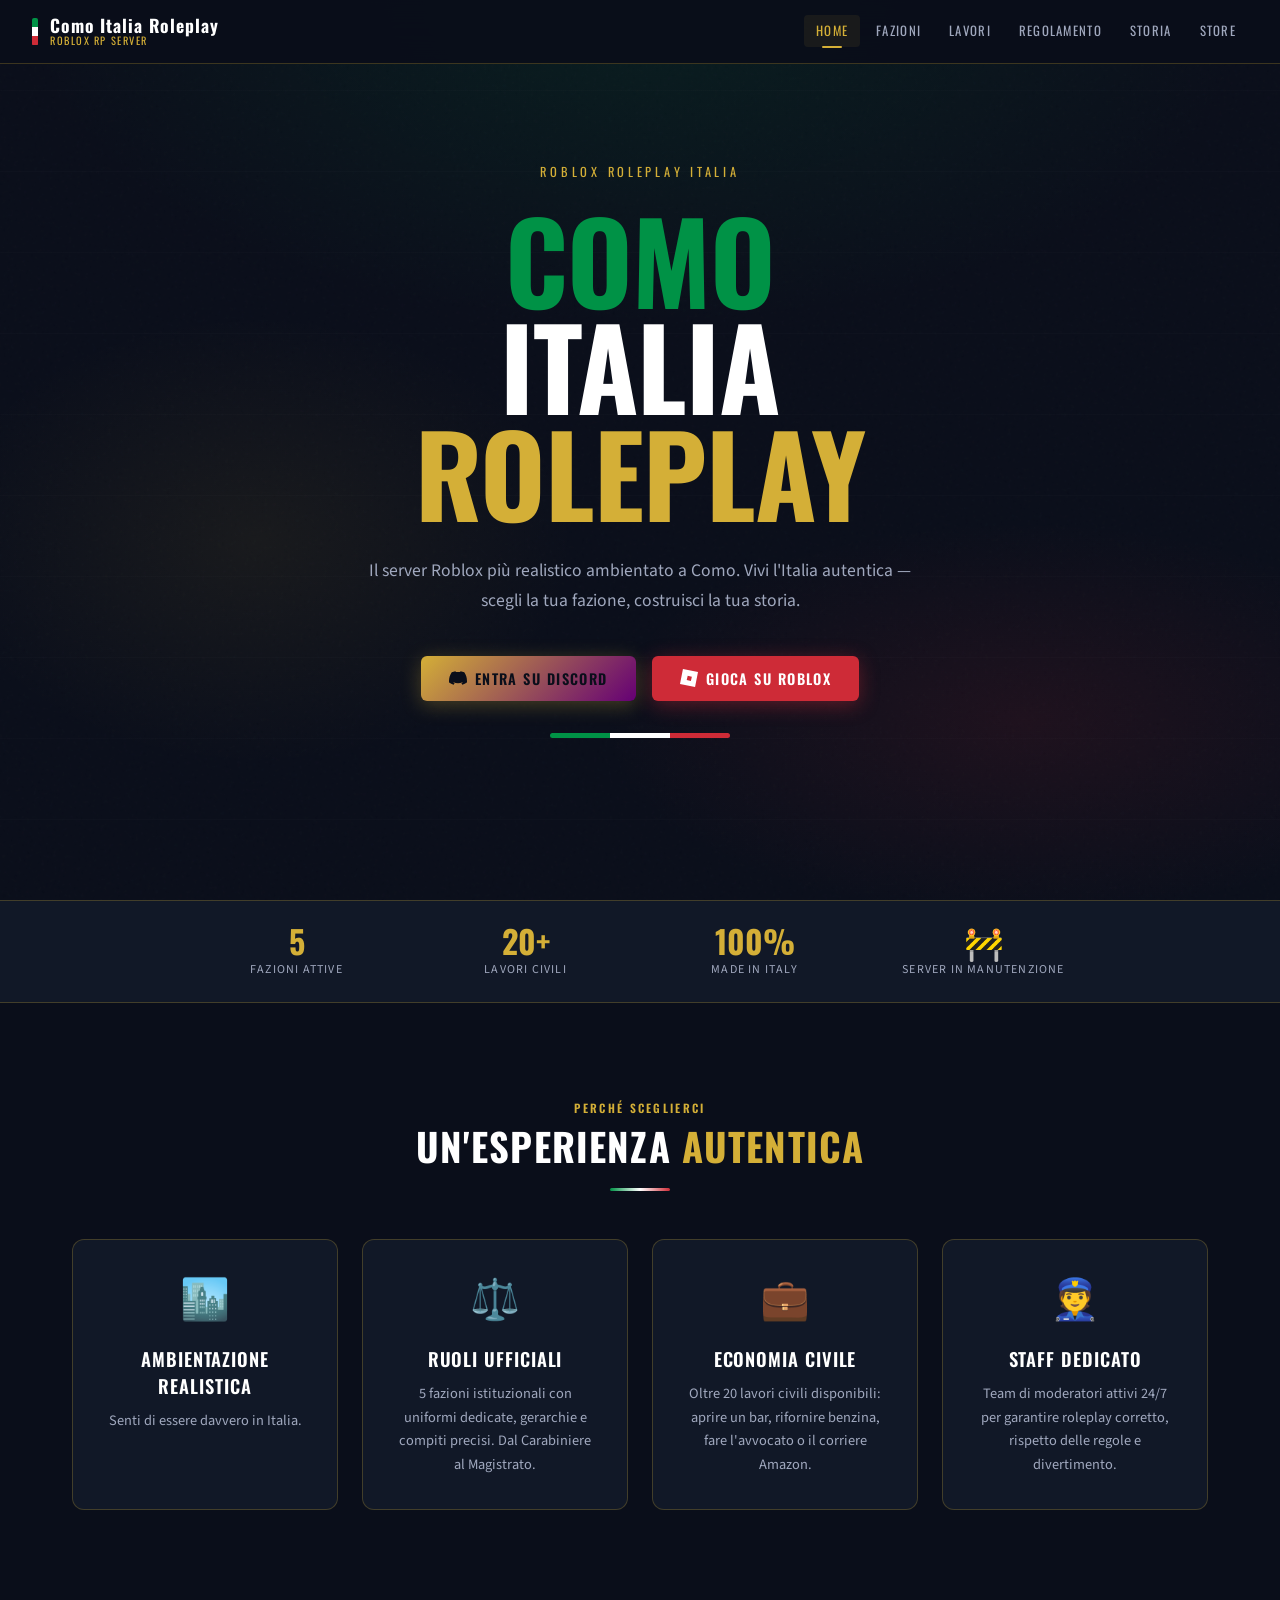
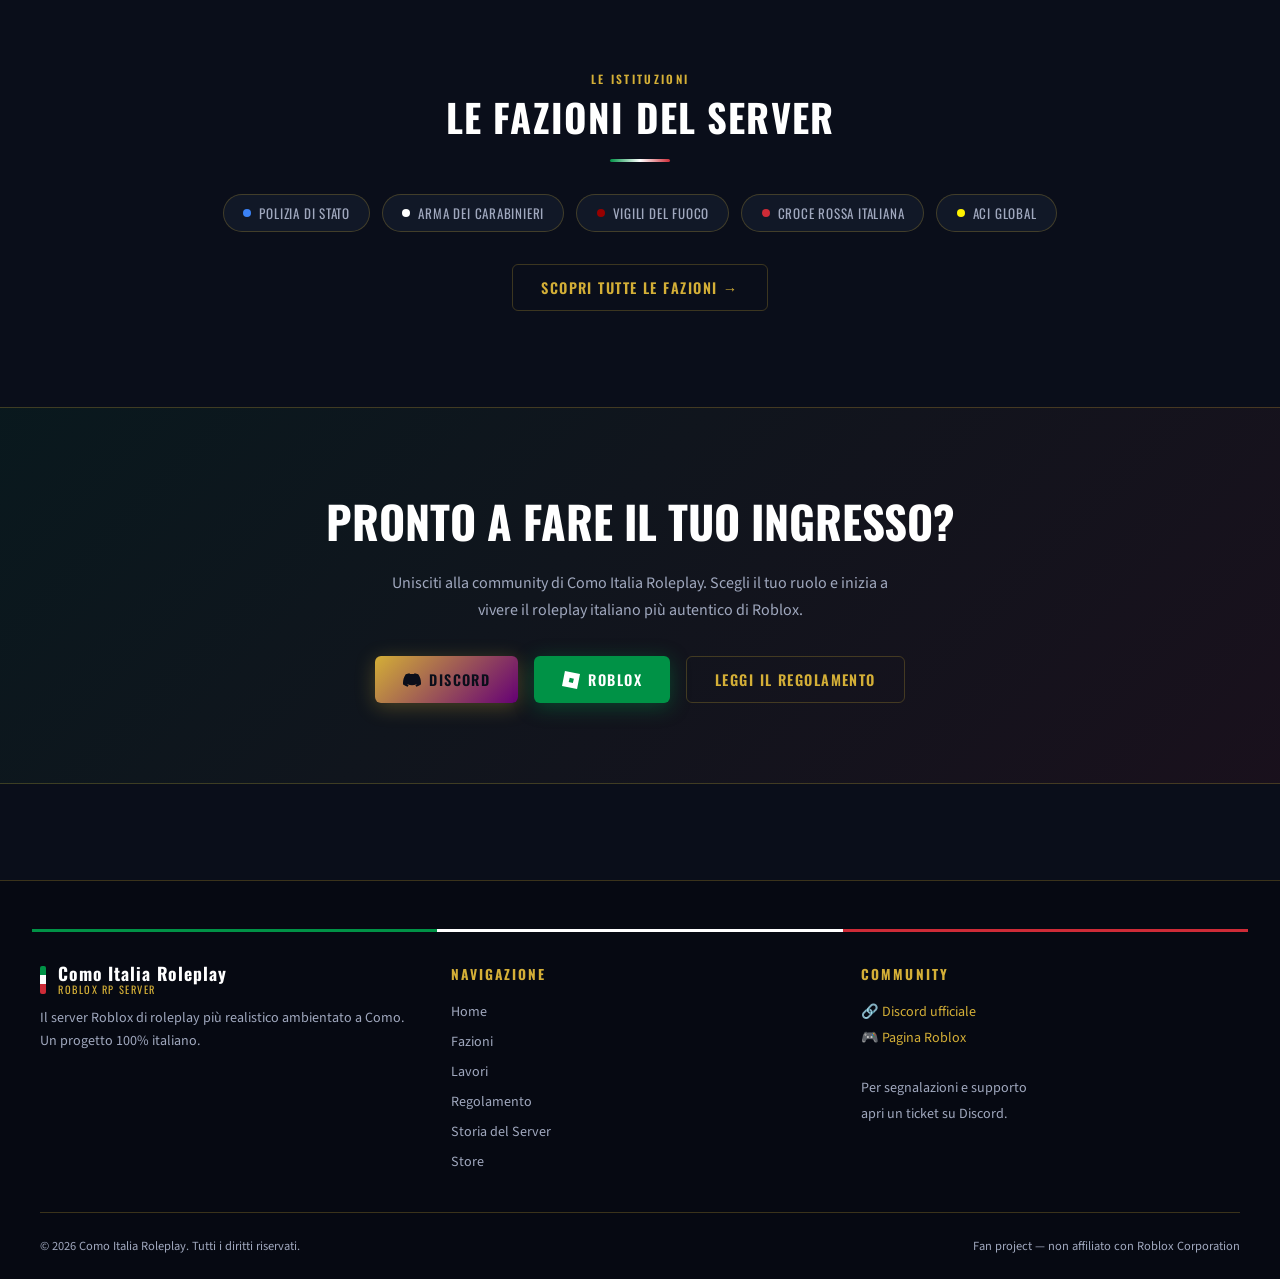
==== index.html @ 82aeb357 "Messo Sito Web" ====
<!DOCTYPE html>
<html lang="it">
<head>
  <meta charset="UTF-8" />
  <meta name="viewport" content="width=device-width, initial-scale=1.0" />
  <title>Como Italia Roleplay — Home</title>
  <link rel="stylesheet" href="style.css" />
  <style>
    /* ── HERO ── */
    .hero {
      min-height: 100vh;
      display: flex; flex-direction: column; align-items: center; justify-content: center;
      text-align: center; position: relative; overflow: hidden;
      padding: 2rem;
    }
    .hero-bg {
      position: absolute; inset: 0; z-index: -1;
      background:
        radial-gradient(ellipse 80% 60% at 50% 0%, rgba(0,146,70,0.12) 0%, transparent 60%),
        radial-gradient(ellipse 60% 40% at 80% 80%, rgba(206,43,55,0.1) 0%, transparent 55%),
        radial-gradient(ellipse 50% 50% at 20% 60%, rgba(212,175,55,0.07) 0%, transparent 50%),
        var(--blu-scuro);
    }
    .hero-bg::after {
      content: '';
      position: absolute; inset: 0;
      background: repeating-linear-gradient(
        0deg, transparent, transparent 80px,
        rgba(255,255,255,0.012) 80px, rgba(255,255,255,0.012) 81px
      );
    }
    .hero-eyebrow {
      font-family: 'Oswald', sans-serif; font-size: 0.78rem;
      letter-spacing: 0.3em; text-transform: uppercase;
      color: var(--oro); margin-bottom: 1.5rem;
      display: flex; align-items: center; gap: 1rem;
    }
    .hero-eyebrow::before, .hero-eyebrow::after {
      content: ''; flex: 1; max-width: 60px; height: 1px;
      background: linear-gradient(90deg, transparent, var(--oro));
    }
    .hero-eyebrow::after { background: linear-gradient(90deg, var(--oro), transparent); }
    .hero-title {
      font-family: 'Oswald', sans-serif;
      font-size: clamp(3rem, 9vw, 7rem);
      font-weight: 700; letter-spacing: -0.01em; text-transform: uppercase;
      line-height: 0.95; color: var(--bianco);
      margin-bottom: 0.5rem;
    }
    .hero-title .accent { color: var(--oro); }
    .hero-title .line-green { color: var(--verde); }
    .hero-title .line-red { color: var(--rosso); }
    .hero-sub {
      font-size: 1.1rem; color: var(--testo-soft); max-width: 560px;
      line-height: 1.7; margin: 1.5rem auto 2.5rem;
    }
    .hero-ctas { display: flex; gap: 1rem; flex-wrap: wrap; justify-content: center; }
    .hero-tricolore {
      display: flex; height: 5px; width: 180px; margin: 2rem auto 0;
      border-radius: 3px; overflow: hidden;
    }
    .hero-tricolore span { flex: 1; }
    .hero-tricolore span:nth-child(1) { background: var(--verde); }
    .hero-tricolore span:nth-child(2) { background: var(--bianco); }
    .hero-tricolore span:nth-child(3) { background: var(--rosso); }

    /* ── STATS BAR ── */
    .stats-bar {
      background: var(--blu-card);
      border-top: 1px solid var(--bordo);
      border-bottom: 1px solid var(--bordo);
      padding: 1.5rem 2rem;
    }
    .stats-inner {
      max-width: 900px; margin: 0 auto;
      display: grid; grid-template-columns: repeat(4, 1fr);
      gap: 1rem; text-align: center;
    }
    .stat-num {
      font-family: 'Oswald', sans-serif; font-size: 2rem; font-weight: 700;
      color: var(--oro); line-height: 1;
    }
    .stat-lbl { font-size: 0.75rem; letter-spacing: 0.1em; text-transform: uppercase; color: var(--testo-soft); margin-top: 0.25rem; }

    /* ── FEATURES ── */
    .features { padding: 6rem 2rem; }
    .features-grid {
      display: grid; grid-template-columns: repeat(auto-fit, minmax(260px, 1fr));
      gap: 1.5rem; margin-top: 3rem;
    }
    .feature-card { background: var(--blu-card); border: 1px solid var(--bordo); border-radius: 12px; padding: 2rem; transition: all 0.3s; }
    .feature-card:hover { border-color: var(--oro); transform: translateY(-5px); box-shadow: 0 16px 50px rgba(0,0,0,0.5); }
    .feature-card .icon { font-size: 2.5rem; margin-bottom: 1rem; }
    .feature-card h3 { font-family: 'Oswald', sans-serif; font-size: 1.15rem; font-weight: 600; text-transform: uppercase; letter-spacing: 0.05em; color: var(--bianco); margin-bottom: 0.6rem; }
    .feature-card p { font-size: 0.9rem; color: var(--testo-soft); line-height: 1.65; }

    /* ── FAZIONI PREVIEW ── */
    .fazioni-preview { padding: 4rem 2rem 6rem; }
    .fazioni-row { display: flex; flex-wrap: wrap; gap: 0.75rem; margin-top: 2rem; justify-content: center; }
    .fazione-pill {
      display: flex; align-items: center; gap: 0.5rem;
      background: var(--blu-card); border: 1px solid var(--bordo);
      border-radius: 50px; padding: 0.5rem 1.2rem;
      font-family: 'Oswald', sans-serif; font-size: 0.82rem;
      letter-spacing: 0.06em; text-transform: uppercase; color: var(--testo-soft);
      transition: all 0.2s;
    }
    .fazione-pill:hover { border-color: var(--oro); color: var(--bianco); background: rgba(212,175,55,0.08); }
    .fazione-pill .dot { width: 8px; height: 8px; border-radius: 50%; flex-shrink: 0; }

    /* ── CTA SECTION ── */
    .cta-section {
      padding: 5rem 2rem;
      background: linear-gradient(135deg, rgba(0,146,70,0.08), rgba(206,43,55,0.08));
      border-top: 1px solid var(--bordo); border-bottom: 1px solid var(--bordo);
      text-align: center;
    }
    .cta-section h2 { font-family: 'Oswald', sans-serif; font-size: clamp(1.8rem,4vw,2.8rem); font-weight: 700; text-transform: uppercase; color: var(--bianco); margin-bottom: 1rem; }
    .cta-section p { color: var(--testo-soft); max-width: 520px; margin: 0 auto 2rem; font-size: 1rem; line-height: 1.7; }
    .cta-btns { display: flex; gap: 1rem; justify-content: center; flex-wrap: wrap; }

    @media (max-width: 600px) {
      .stats-inner { grid-template-columns: repeat(2,1fr); }
      .hero-ctas { flex-direction: column; align-items: center; }
    }
  </style>
</head>
<body>

<!-- ═══ NAV ═══ -->
<nav>
  <a href="index.html" class="nav-logo">
    <div class="tricolore"><span></span><span></span><span></span></div>
    <div class="nav-logo-text">Como Italia Roleplay<span>Roblox RP Server</span></div>
  </a>
  <ul class="nav-links" id="navLinks">
    <li><a href="index.html">Home</a></li>
    <li><a href="fazioni.html">Fazioni</a></li>
    <li><a href="lavori.html">Lavori</a></li>
    <li><a href="regolamento.html">Regolamento</a></li>
    <li><a href="storia.html">Storia</a></li>
    <li><a href="store.html">Store</a></li>
  </ul>
  <button class="hamburger" id="hamburger" aria-label="Menu">
    <span></span><span></span><span></span>
  </button>
</nav>

<!-- ═══ HERO ═══ -->
<section class="hero">
  <div class="hero-bg"></div>
  <p class="hero-eyebrow fade-up">Roblox Roleplay Italia</p>
  <h1 class="hero-title fade-up fade-up-1">
    <span class="line-green">Como</span><br>
    <span>Italia</span><br>
    <span class="accent">Roleplay</span>
  </h1>
  <p class="hero-sub fade-up fade-up-2">
    Il server Roblox più realistico ambientato a Como. Vivi l'Italia autentica — scegli la tua fazione, costruisci la tua storia.
  </p>
  <div class="hero-ctas fade-up fade-up-3">
    <a href="https://discord.gg/5yMMFRdfcy" target="_blank" class="btn btn-oro">
      <svg width="18" height="18" viewBox="0 0 24 24" fill="currentColor"><path d="M20.317 4.37a19.791 19.791 0 0 0-4.885-1.515.074.074 0 0 0-.079.037c-.21.375-.444.864-.608 1.25a18.27 18.27 0 0 0-5.487 0 12.64 12.64 0 0 0-.617-1.25.077.077 0 0 0-.079-.037A19.736 19.736 0 0 0 3.677 4.37a.07.07 0 0 0-.032.027C.533 9.046-.32 13.58.099 18.057c.003.02.014.04.028.052a19.9 19.9 0 0 0 5.993 3.03.078.078 0 0 0 .084-.028c.462-.63.874-1.295 1.226-1.994a.076.076 0 0 0-.041-.106 13.107 13.107 0 0 1-1.872-.892.077.077 0 0 1-.008-.128 10.2 10.2 0 0 0 .372-.292.074.074 0 0 1 .077-.01c3.928 1.793 8.18 1.793 12.062 0a.074.074 0 0 1 .078.01c.12.098.246.198.373.292a.077.077 0 0 1-.006.127 12.299 12.299 0 0 1-1.873.892.077.077 0 0 0-.041.107c.36.698.772 1.362 1.225 1.993a.076.076 0 0 0 .084.028 19.839 19.839 0 0 0 6.002-3.03.077.077 0 0 0 .032-.054c.5-5.177-.838-9.674-3.549-13.66a.061.061 0 0 0-.031-.03z"/></svg>
      Entra su Discord
    </a>
    <a href="https://www.roblox.com/games/2534724415/Emergency-Response-Liberty-County" target="_blank" class="btn btn-rosso">
      <svg width="18" height="18" viewBox="0 0 24 24" fill="currentColor"><path d="M3.93 0L0 20.06 20.07 24 24 3.94zm10.58 16.01l-5.55-1.31 1.32-5.55 5.54 1.32z"/></svg>
      Gioca su Roblox
    </a>
  </div>
  <div class="hero-tricolore fade-up fade-up-4"><span></span><span></span><span></span></div>
</section>

<!-- ═══ STATS ═══ -->
<div class="stats-bar">
  <div class="stats-inner">
    <div><div class="stat-num">5</div><div class="stat-lbl">Fazioni Attive</div></div>
    <div><div class="stat-num">20+</div><div class="stat-lbl">Lavori Civili</div></div>
    <div><div class="stat-num">100%</div><div class="stat-lbl">Made in Italy</div></div>
    <div><div class="stat-num">🚧</div><div class="stat-lbl">Server in Manutenzione</div></div>
  </div>
</div>

<!-- ═══ FEATURES ═══ -->
<section class="features">
  <div class="container" style="text-align:center;">
    <p class="section-label">Perché sceglierci</p>
    <h2 class="section-title">Un'esperienza <em style="font-style:normal;color:var(--oro)">autentica</em></h2>
    <div class="divider"></div>
    <div class="features-grid">
      <div class="feature-card fade-up">
        <div class="icon">🏙️</div>
        <h3>Ambientazione Realistica</h3>
        <p>Senti di essere davvero in Italia.</p>
      </div>
      <div class="feature-card fade-up fade-up-1">
        <div class="icon">⚖️</div>
        <h3>Ruoli Ufficiali</h3>
        <p>5 fazioni istituzionali con uniformi dedicate, gerarchie e compiti precisi. Dal Carabiniere al Magistrato.</p>
      </div>
      <div class="feature-card fade-up fade-up-2">
        <div class="icon">💼</div>
        <h3>Economia Civile</h3>
        <p>Oltre 20 lavori civili disponibili: aprire un bar, rifornire benzina, fare l'avvocato o il corriere Amazon.</p>
      </div>
      <div class="feature-card fade-up fade-up-3">
        <div class="icon">👮</div>
        <h3>Staff Dedicato</h3>
        <p>Team di moderatori attivi 24/7 per garantire roleplay corretto, rispetto delle regole e divertimento.</p>
      </div>
    </div>
  </div>
</section>

<!-- ═══ FAZIONI PREVIEW ═══ -->
<section class="fazioni-preview">
  <div class="container" style="text-align:center;">
    <p class="section-label">Le Istituzioni</p>
    <h2 class="section-title">Le Fazioni del Server</h2>
    <div class="divider"></div>
    <div class="fazioni-row">
      <div class="fazione-pill"><span class="dot" style="background:#3b82f6"></span>Polizia di Stato</div>
      <div class="fazione-pill"><span class="dot" style="background:#ffffff"></span>Arma dei Carabinieri</div>
      <div class="fazione-pill"><span class="dot" style="background:#970000"></span>Vigili del Fuoco</div>
      <div class="fazione-pill"><span class="dot" style="background:var(--rosso)"></span>Croce Rossa Italiana</div>
      <div class="fazione-pill"><span class="dot" style="background:#fff200"></span>ACI Global</div>
    </div>
    <a href="fazioni.html" class="btn btn-outline" style="margin-top:2rem">Scopri tutte le fazioni →</a>
  </div>
</section>

<!-- ═══ CTA ═══ -->
<section class="cta-section">
  <h2>Pronto a fare il tuo ingresso?</h2>
  <p>Unisciti alla community di Como Italia Roleplay. Scegli il tuo ruolo e inizia a vivere il roleplay italiano più autentico di Roblox.</p>
  <div class="cta-btns">
    <a href="https://discord.gg/5yMMFRdfcy" target="_blank" class="btn btn-oro">
      <svg width="18" height="18" viewBox="0 0 24 24" fill="currentColor"><path d="M20.317 4.37a19.791 19.791 0 0 0-4.885-1.515.074.074 0 0 0-.079.037c-.21.375-.444.864-.608 1.25a18.27 18.27 0 0 0-5.487 0 12.64 12.64 0 0 0-.617-1.25.077.077 0 0 0-.079-.037A19.736 19.736 0 0 0 3.677 4.37a.07.07 0 0 0-.032.027C.533 9.046-.32 13.58.099 18.057c.003.02.014.04.028.052a19.9 19.9 0 0 0 5.993 3.03.078.078 0 0 0 .084-.028c.462-.63.874-1.295 1.226-1.994a.076.076 0 0 0-.041-.106 13.107 13.107 0 0 1-1.872-.892.077.077 0 0 1-.008-.128 10.2 10.2 0 0 0 .372-.292.074.074 0 0 1 .077-.01c3.928 1.793 8.18 1.793 12.062 0a.074.074 0 0 1 .078.01c.12.098.246.198.373.292a.077.077 0 0 1-.006.127 12.299 12.299 0 0 1-1.873.892.077.077 0 0 0-.041.107c.36.698.772 1.362 1.225 1.993a.076.076 0 0 0 .084.028 19.839 19.839 0 0 0 6.002-3.03.077.077 0 0 0 .032-.054c.5-5.177-.838-9.674-3.549-13.66a.061.061 0 0 0-.031-.03z"/></svg>
      Discord
    </a>
    <a href="https://www.roblox.com/games/2534724415/Emergency-Response-Liberty-County" target="_blank" class="btn btn-verde">
      <svg width="18" height="18" viewBox="0 0 24 24" fill="currentColor"><path d="M3.93 0L0 20.06 20.07 24 24 3.94zm10.58 16.01l-5.55-1.31 1.32-5.55 5.54 1.32z"/></svg>
      Roblox
    </a>
    <a href="regolamento.html" class="btn btn-outline">Leggi il Regolamento</a>
  </div>
</section>

<!-- ═══ FOOTER ═══ -->
<footer>
  <div class="tricolore-bar"></div>
  <div class="footer-inner">
    <div class="footer-brand">
      <div class="nav-logo" style="margin-bottom:0.75rem">
        <div class="tricolore"><span></span><span></span><span></span></div>
        <div class="nav-logo-text">Como Italia Roleplay<span>Roblox RP Server</span></div>
      </div>
      <p>Il server Roblox di roleplay più realistico ambientato a Como. Un progetto 100% italiano.</p>
    </div>
    <div class="footer-links">
      <h4>Navigazione</h4>
      <ul>
        <li><a href="index.html">Home</a></li>
        <li><a href="fazioni.html">Fazioni</a></li>
        <li><a href="lavori.html">Lavori</a></li>
        <li><a href="regolamento.html">Regolamento</a></li>
        <li><a href="storia.html">Storia del Server</a></li>
        <li><a href="store.html">Store</a></li>
      </ul>
    </div>
    <div class="footer-contact">
      <h4>Community</h4>
      <p>
        🔗 <a href="https://discord.gg/5yMMFRdfcy" target="_blank">Discord ufficiale</a><br>
        🎮 <a href="https://www.roblox.com/games/2534724415/Emergency-Response-Liberty-County" target="_blank">Pagina Roblox</a><br><br>
        Per segnalazioni e supporto<br>apri un ticket su Discord.
      </p>
    </div>
  </div>
  <div class="footer-bottom">
    <span>© 2026 Como Italia Roleplay. Tutti i diritti riservati.</span>
    <span>Fan project — non affiliato con Roblox Corporation</span>
  </div>
</footer>

<script src="main.js"></script>
</body>
</html>
---- style.css ----
@import url('https://fonts.googleapis.com/css2?family=Oswald:wght@300;400;600;700&family=Source+Sans+3:ital,wght@0,300;0,400;0,600;1,300&display=swap');

:root {
  --verde: #009246;
  --bianco: #ffffff;
  --rosso: #CE2B37;
  --oro: #D4AF37;
  --blu-scuro: #0A0E1A;
  --blu-medio: #0F1628;
  --blu-card: #111827;
  --testo: #e8eaf0;
  --testo-soft: #a0a8be;
  --bordo: rgba(212,175,55,0.25);
  --glow-verde: rgba(0,146,70,0.4);
  --glow-rosso: rgba(206,43,55,0.4);
}

*, *::before, *::after { margin: 0; padding: 0; box-sizing: border-box; }

html { scroll-behavior: smooth; }

body {
  font-family: 'Source Sans 3', sans-serif;
  background-color: var(--blu-scuro);
  color: var(--testo);
  min-height: 100vh;
  overflow-x: hidden;
}

/* ─── NOISE OVERLAY ─────────────────────────── */
body::before {
  content: '';
  position: fixed; inset: 0;
  background-image: url("data:image/svg+xml,%3Csvg viewBox='0 0 256 256' xmlns='http://www.w3.org/2000/svg'%3E%3Cfilter id='n'%3E%3CfeTurbulence type='fractalNoise' baseFrequency='0.9' numOctaves='4' stitchTiles='stitch'/%3E%3C/filter%3E%3Crect width='100%25' height='100%25' filter='url(%23n)' opacity='0.04'/%3E%3C/svg%3E");
  pointer-events: none; z-index: 0; opacity: 0.5;
}

/* ─── NAVBAR ─────────────────────────────────── */
nav {
  position: fixed; top: 0; left: 0; right: 0; z-index: 100;
  background: rgba(10,14,26,0.92);
  backdrop-filter: blur(16px);
  border-bottom: 1px solid var(--bordo);
  padding: 0 2rem;
  height: 64px;
  display: flex; align-items: center; justify-content: space-between;
}

.nav-logo {
  display: flex; align-items: center; gap: 0.75rem;
  text-decoration: none;
}

.nav-logo .tricolore {
  display: flex; height: 28px; width: 6px; border-radius: 2px; overflow: hidden; flex-direction: column;
}
.nav-logo .tricolore span { flex: 1; }
.nav-logo .tricolore span:nth-child(1) { background: var(--verde); }
.nav-logo .tricolore span:nth-child(2) { background: var(--bianco); }
.nav-logo .tricolore span:nth-child(3) { background: var(--rosso); }

.nav-logo-text {
  font-family: 'Oswald', sans-serif;
  font-weight: 700; font-size: 1.1rem; letter-spacing: 0.05em;
  color: var(--bianco);
  line-height: 1.1;
}
.nav-logo-text span { color: var(--oro); display: block; font-size: 0.65rem; font-weight: 400; letter-spacing: 0.15em; text-transform: uppercase; }

.nav-links {
  display: flex; gap: 0.25rem; list-style: none;
}
.nav-links a {
  font-family: 'Oswald', sans-serif; font-size: 0.8rem; font-weight: 400;
  letter-spacing: 0.1em; text-transform: uppercase;
  color: var(--testo-soft); text-decoration: none;
  padding: 0.4rem 0.75rem; border-radius: 4px;
  transition: color 0.2s, background 0.2s;
  position: relative;
}
.nav-links a:hover, .nav-links a.active {
  color: var(--oro);
  background: rgba(212,175,55,0.08);
}
.nav-links a.active::after {
  content: '';
  position: absolute; bottom: -1px; left: 50%; transform: translateX(-50%);
  width: 20px; height: 2px; background: var(--oro); border-radius: 1px;
}

.hamburger { display: none; flex-direction: column; gap: 5px; cursor: pointer; padding: 4px; }
.hamburger span { display: block; width: 24px; height: 2px; background: var(--testo); border-radius: 2px; transition: all 0.3s; }

/* ─── HERO GENERICO ──────────────────────────── */
.page-hero {
  padding: 120px 2rem 60px;
  text-align: center;
  position: relative;
}
.page-hero::before {
  content: '';
  position: absolute; top: 0; left: 0; right: 0; height: 3px;
  background: linear-gradient(90deg, var(--verde), var(--bianco), var(--rosso));
}
.page-hero h1 {
  font-family: 'Oswald', sans-serif; font-size: clamp(2.2rem, 5vw, 3.5rem);
  font-weight: 700; letter-spacing: 0.05em; text-transform: uppercase;
  color: var(--bianco);
}
.page-hero h1 em { font-style: normal; color: var(--oro); }
.page-hero p {
  max-width: 600px; margin: 1rem auto 0;
  color: var(--testo-soft); font-size: 1.05rem; line-height: 1.7;
}
.divider {
  width: 60px; height: 3px; margin: 1.25rem auto;
  background: linear-gradient(90deg, var(--verde), var(--bianco), var(--rosso));
  border-radius: 2px;
}

/* ─── CONTAINER ──────────────────────────────── */
.container {
  max-width: 1200px; margin: 0 auto; padding: 0 2rem;
}

/* ─── BUTTONS ────────────────────────────────── */
.btn {
  display: inline-flex; align-items: center; gap: 0.5rem;
  font-family: 'Oswald', sans-serif; font-size: 0.9rem;
  font-weight: 600; letter-spacing: 0.1em; text-transform: uppercase;
  text-decoration: none; padding: 0.75rem 1.75rem;
  border-radius: 6px; border: none; cursor: pointer;
  transition: all 0.25s; position: relative; overflow: hidden;
}
.btn::before {
  content: ''; position: absolute; inset: 0;
  background: rgba(255,255,255,0.1); opacity: 0; transition: opacity 0.2s;
}
.btn:hover::before { opacity: 1; }
.btn-oro {
  background: linear-gradient(135deg, var(--oro), #650075);
  color: var(--blu-scuro);
  box-shadow: 0 4px 20px rgba(212,175,55,0.3);
}
.btn-oro:hover { transform: translateY(-2px); box-shadow: 0 8px 30px rgba(196, 55, 212, 0.45); }
.btn-verde {
  background: var(--verde);
  color: var(--bianco);
  box-shadow: 0 4px 20px var(--glow-verde);
}
.btn-verde:hover { transform: translateY(-2px); box-shadow: 0 8px 30px var(--glow-verde); }
.btn-rosso {
  background: var(--rosso);
  color: var(--bianco);
  box-shadow: 0 4px 20px var(--glow-rosso);
}
.btn-rosso:hover { transform: translateY(-2px); box-shadow: 0 8px 30px var(--glow-rosso); }
.btn-outline {
  background: transparent;
  color: var(--oro); border: 1px solid var(--bordo);
}
.btn-outline:hover { background: rgba(212,175,55,0.08); border-color: var(--oro); }

/* ─── CARDS ──────────────────────────────────── */
.card {
  background: var(--blu-card);
  border: 1px solid var(--bordo);
  border-radius: 10px; padding: 1.75rem;
  transition: transform 0.25s, box-shadow 0.25s, border-color 0.25s;
}
.card:hover {
  transform: translateY(-4px);
  box-shadow: 0 12px 40px rgba(0,0,0,0.4);
  border-color: rgba(212,175,55,0.5);
}
.card-icon {
  font-size: 2.5rem; margin-bottom: 0.75rem; display: block;
}
.card h3 {
  font-family: 'Oswald', sans-serif; font-size: 1.1rem;
  font-weight: 600; letter-spacing: 0.05em; text-transform: uppercase;
  color: var(--bianco); margin-bottom: 0.5rem;
}
.card p { font-size: 0.9rem; color: var(--testo-soft); line-height: 1.6; }

/* ─── SECTION LABEL ──────────────────────────── */
.section-label {
  font-family: 'Oswald', sans-serif; font-size: 0.72rem;
  font-weight: 600; letter-spacing: 0.2em; text-transform: uppercase;
  color: var(--oro); margin-bottom: 0.5rem;
}
.section-title {
  font-family: 'Oswald', sans-serif; font-size: clamp(1.6rem, 3vw, 2.4rem);
  font-weight: 700; letter-spacing: 0.03em; text-transform: uppercase;
  color: var(--bianco); line-height: 1.15; margin-bottom: 0.5rem;
}

/* ─── FOOTER ─────────────────────────────────── */
footer {
  background: rgba(6,9,18,0.95);
  border-top: 1px solid var(--bordo);
  padding: 3rem 2rem 1.5rem;
  margin-top: 6rem;
}
.footer-inner {
  max-width: 1200px; margin: 0 auto;
  display: grid; grid-template-columns: 1fr 1fr 1fr; gap: 2rem;
}
.footer-brand p { color: var(--testo-soft); font-size: 0.88rem; line-height: 1.6; margin-top: 0.75rem; }
.footer-links h4, .footer-contact h4 {
  font-family: 'Oswald', sans-serif; font-size: 0.85rem;
  letter-spacing: 0.15em; text-transform: uppercase; color: var(--oro);
  margin-bottom: 1rem;
}
.footer-links ul { list-style: none; }
.footer-links ul li { margin-bottom: 0.5rem; }
.footer-links ul li a {
  color: var(--testo-soft); text-decoration: none; font-size: 0.88rem;
  transition: color 0.2s;
}
.footer-links ul li a:hover { color: var(--bianco); }
.footer-contact p { color: var(--testo-soft); font-size: 0.88rem; line-height: 1.8; }
.footer-contact a { color: var(--oro); text-decoration: none; }
.footer-bottom {
  max-width: 1200px; margin: 2rem auto 0;
  padding-top: 1.5rem; border-top: 1px solid var(--bordo);
  display: flex; justify-content: space-between; align-items: center;
  font-size: 0.78rem; color: var(--testo-soft);
}
.tricolore-bar {
  width: 100%; height: 3px;
  background: linear-gradient(90deg, var(--verde) 33.33%, var(--bianco) 33.33%, var(--bianco) 66.66%, var(--rosso) 66.66%);
  margin-bottom: 2rem;
}

/* ─── BADGE FAZIONE ──────────────────────────── */
.badge {
  display: inline-block; padding: 0.25rem 0.6rem;
  font-family: 'Oswald', sans-serif; font-size: 0.65rem;
  letter-spacing: 0.12em; text-transform: uppercase;
  border-radius: 3px; font-weight: 600;
}
.badge-forze { background: rgba(0,80,160,0.3); color: #60a5fa; border: 1px solid rgba(96,165,250,0.3); }
.badge-militari { background: rgba(0,80,160,0.3); color: var(--bianco); border: 1px solid rgba(96,165,250,0.3); }
.badge-emergency { background: rgba(206,43,55,0.2); color: #a10000; border: 1px solid rgba(248,113,113,0.3); }
.badge-civil { background: rgba(0,146,70,0.2); color: var(--oro); border: 1px solid rgba(74,222,128,0.3); }
.badge-giudiziaria { background: rgba(212,175,55,0.2); color: var(--oro); border: 1px solid var(--bordo); }

/* ─── RESPONSIVE ─────────────────────────────── */
@media (max-width: 768px) {
  .nav-links { display: none; flex-direction: column; position: absolute; top: 64px; left: 0; right: 0; background: rgba(10,14,26,0.98); padding: 1rem; gap: 0; border-bottom: 1px solid var(--bordo); }
  .nav-links.open { display: flex; }
  .nav-links a { padding: 0.75rem 1rem; }
  .hamburger { display: flex; }
  .footer-inner { grid-template-columns: 1fr; }
  .footer-bottom { flex-direction: column; gap: 0.5rem; text-align: center; }
}

/* ─── ANIMATIONS ─────────────────────────────── */
@keyframes fadeUp {
  from { opacity: 0; transform: translateY(20px); }
  to { opacity: 1; transform: translateY(0); }
}
@keyframes pulse-glow {
  0%, 100% { box-shadow: 0 0 20px rgba(212,175,55,0.2); }
  50% { box-shadow: 0 0 40px rgba(212,175,55,0.5); }
}
.fade-up { animation: fadeUp 0.6s ease both; }
.fade-up-1 { animation-delay: 0.1s; }
.fade-up-2 { animation-delay: 0.2s; }
.fade-up-3 { animation-delay: 0.3s; }
.fade-up-4 { animation-delay: 0.4s; }
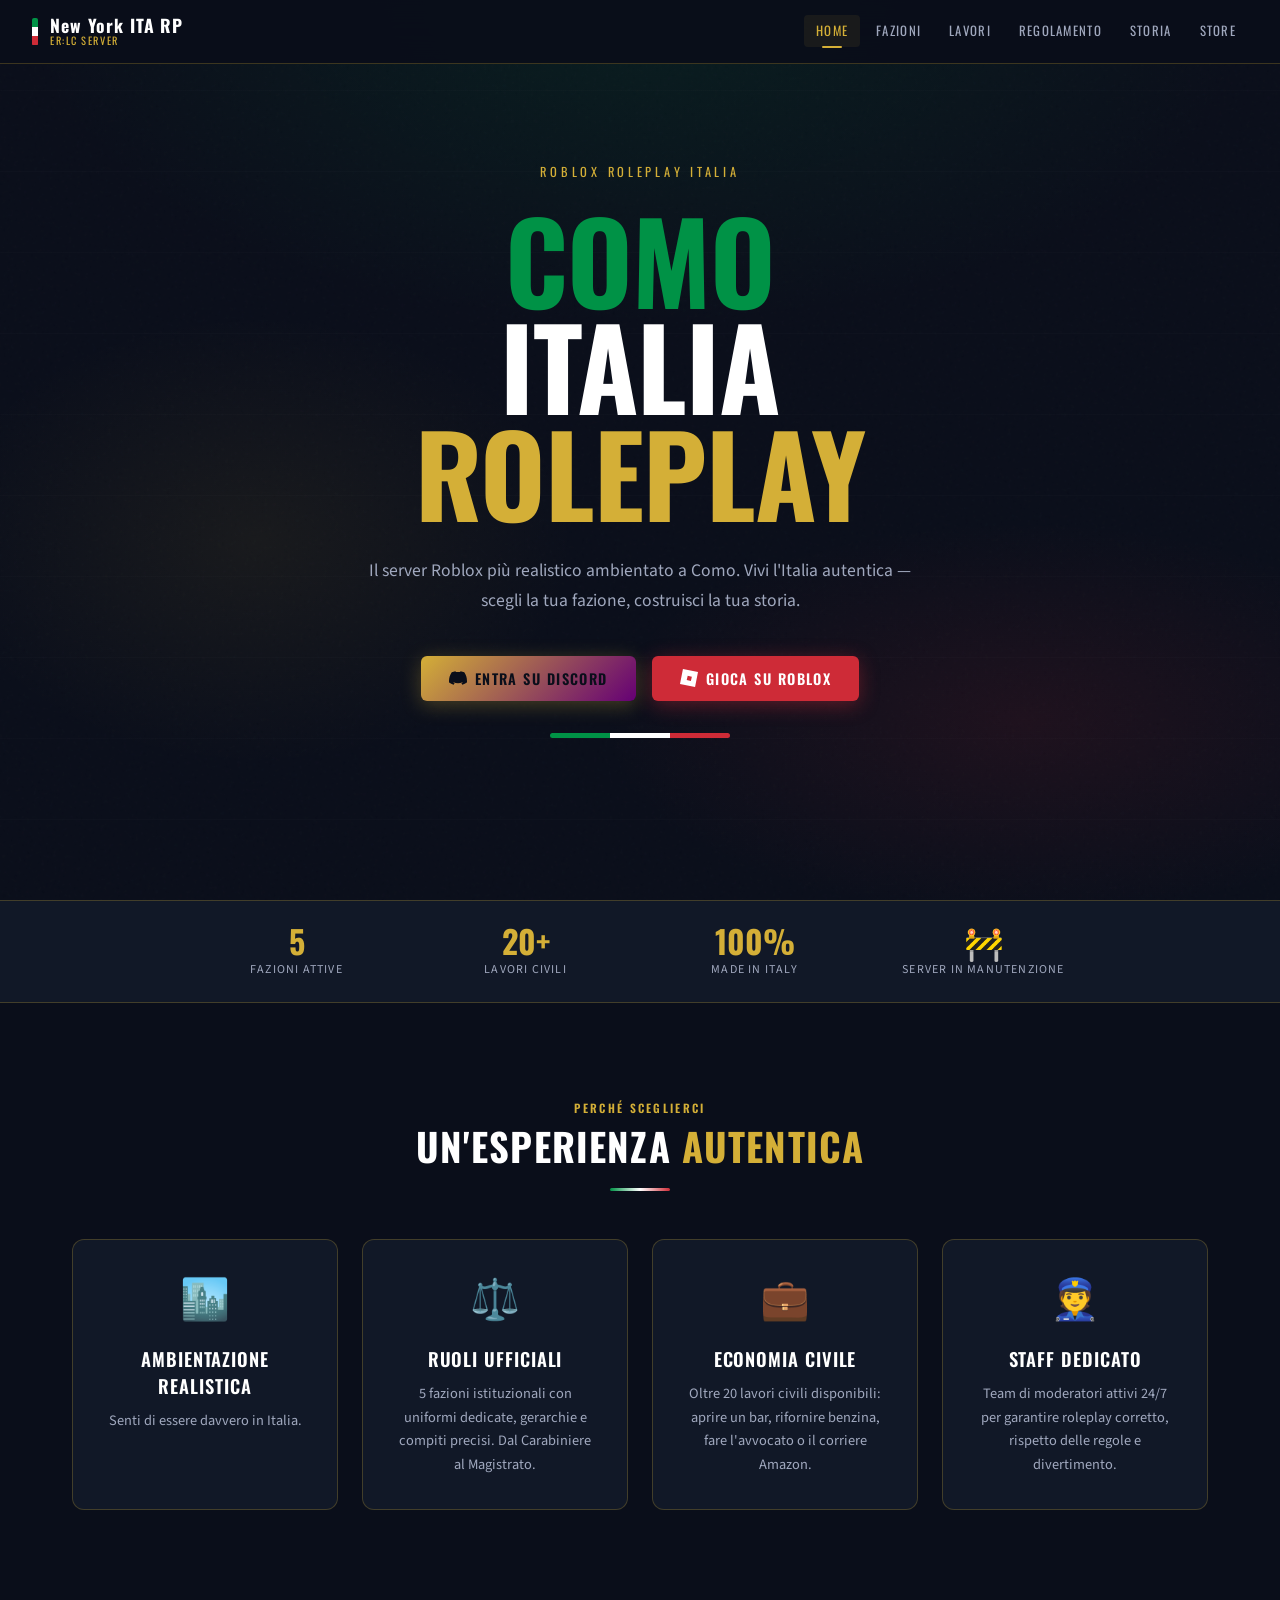
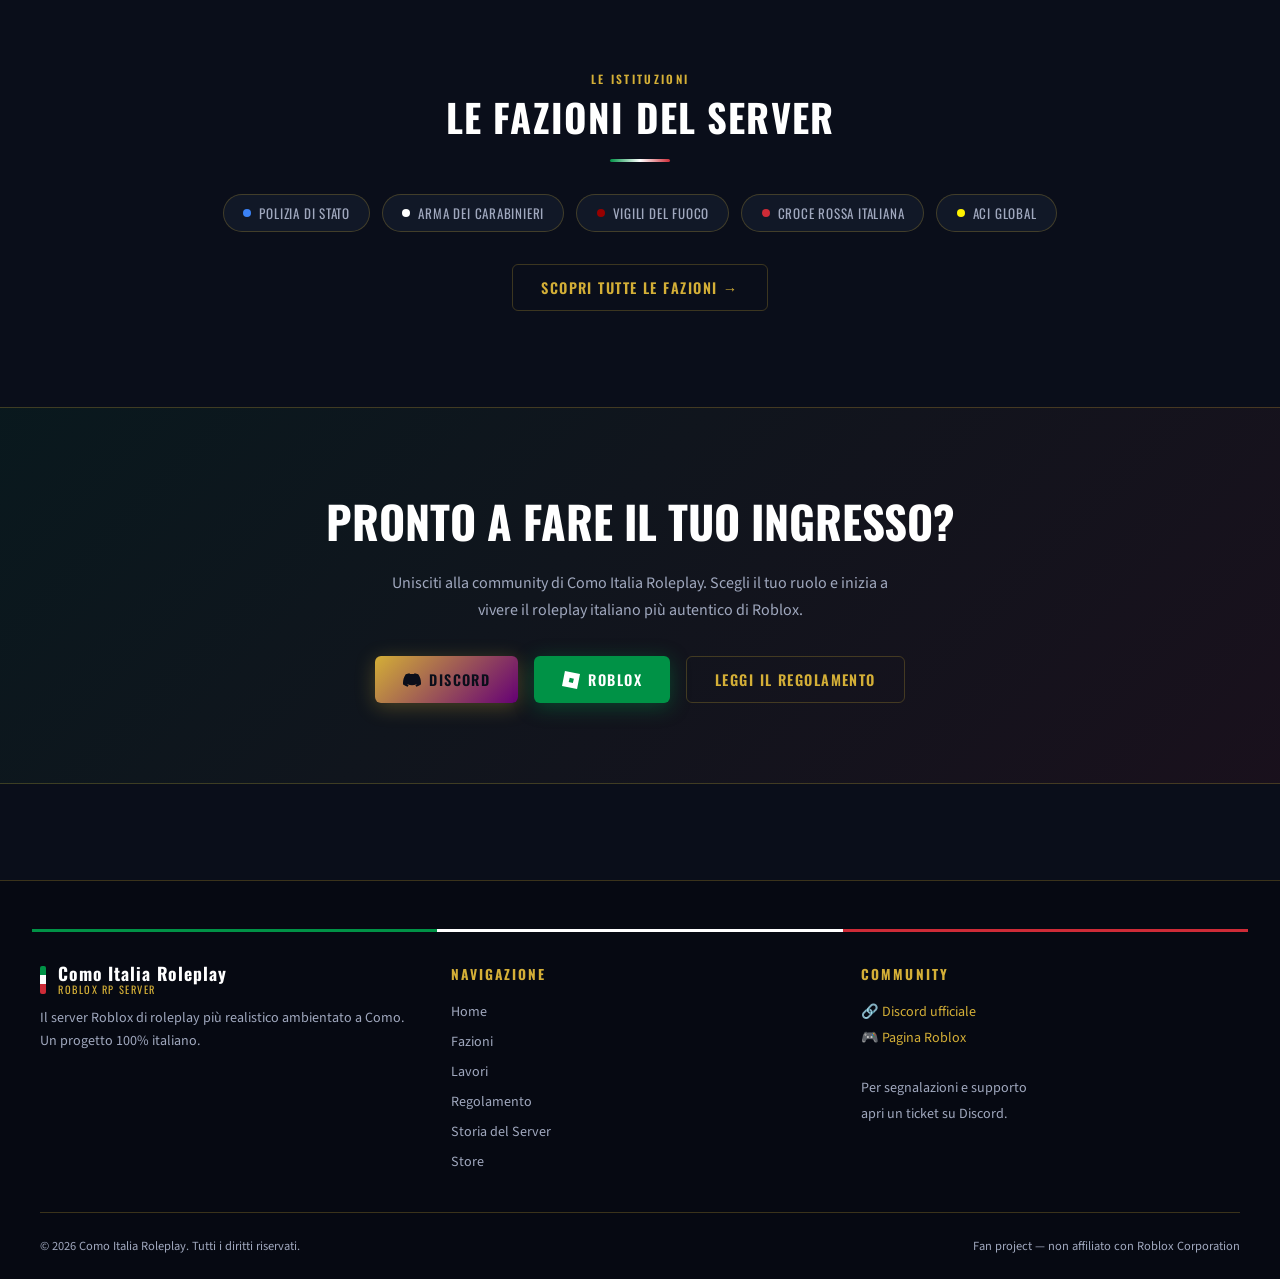
==== commit 4f504d9f: "Sistemato scritta iniziale" ====
--- a/index.html
+++ b/index.html
@@ -3,7 +3,7 @@
 <head>
   <meta charset="UTF-8" />
   <meta name="viewport" content="width=device-width, initial-scale=1.0" />
-  <title>Como Italia Roleplay — Home</title>
+  <title>New York ITA RP — Home</title>
   <link rel="stylesheet" href="style.css" />
   <style>
     /* ── HERO ── */
@@ -131,7 +131,7 @@
 <nav>
   <a href="index.html" class="nav-logo">
     <div class="tricolore"><span></span><span></span><span></span></div>
-    <div class="nav-logo-text">Como Italia Roleplay<span>Roblox RP Server</span></div>
+    <div class="nav-logo-text">New York ITA RP<span>ER:LC Server</span></div>
   </a>
   <ul class="nav-links" id="navLinks">
     <li><a href="index.html">Home</a></li>
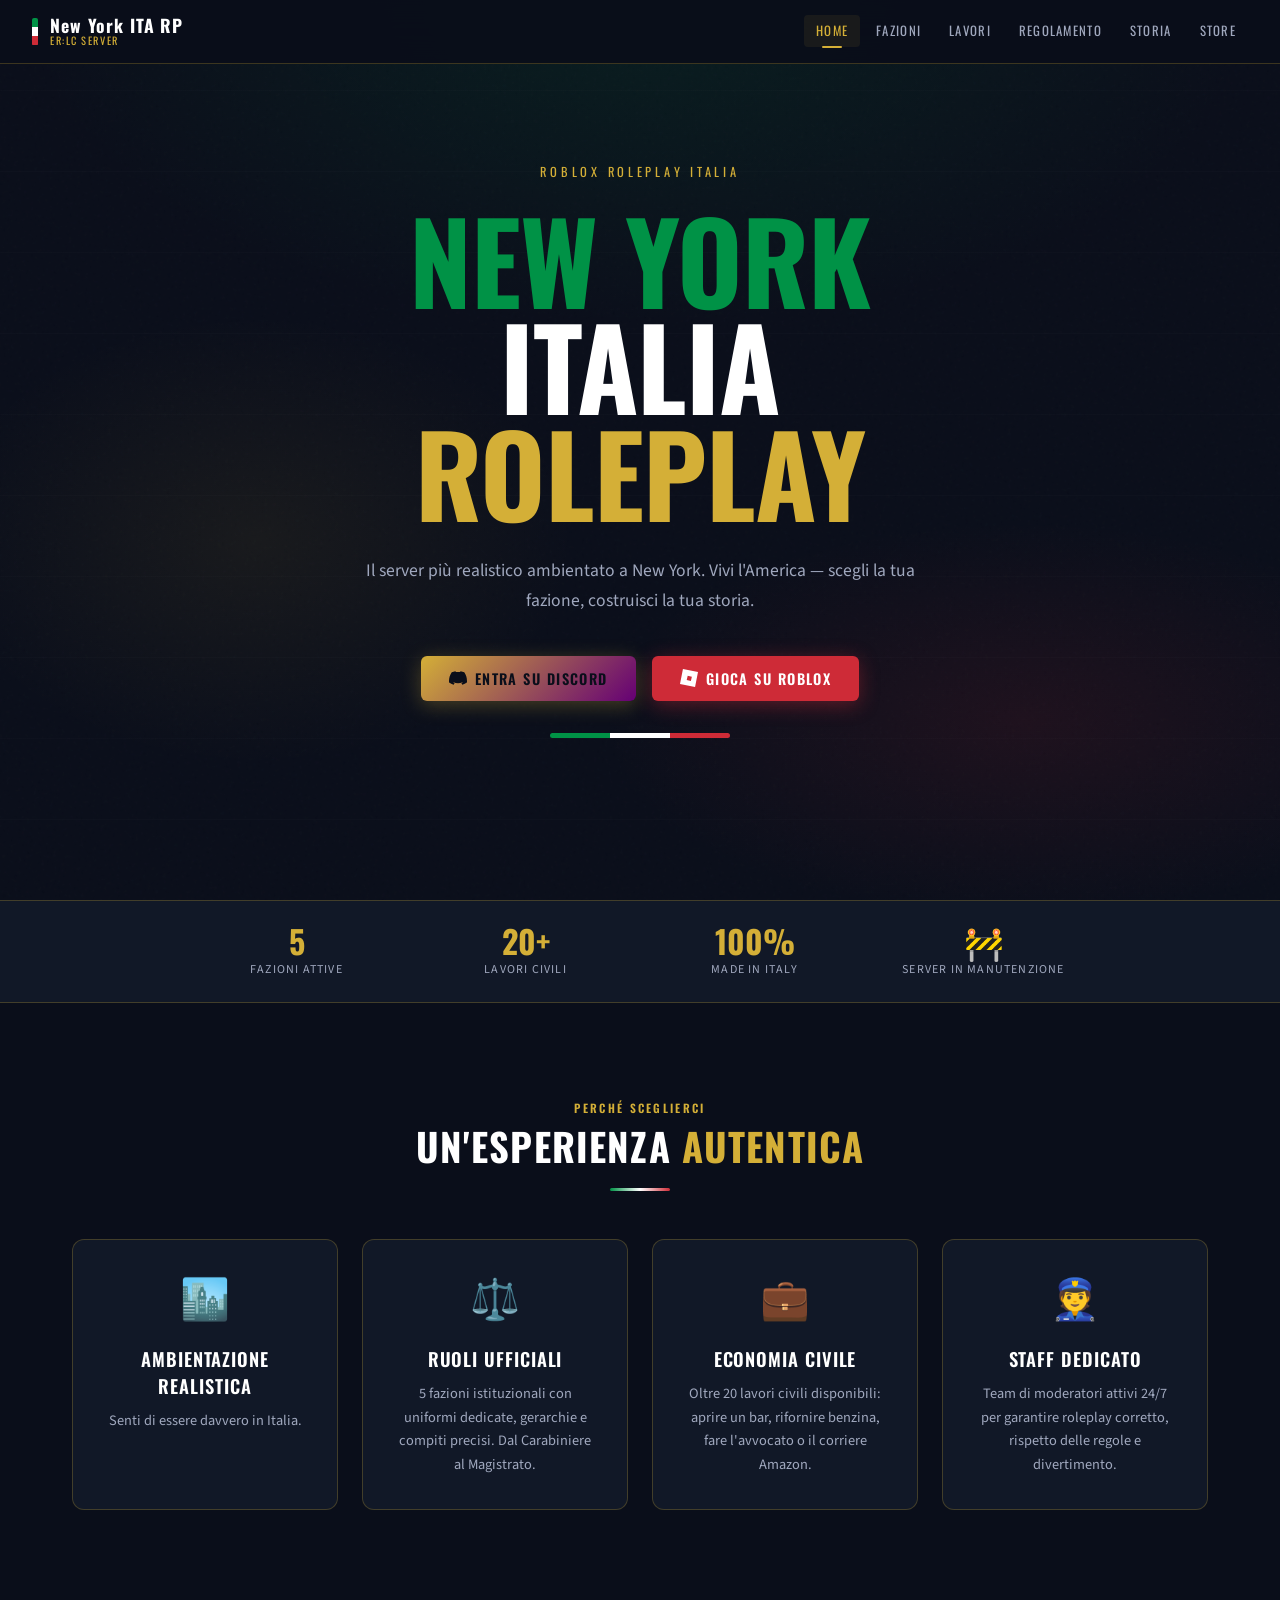
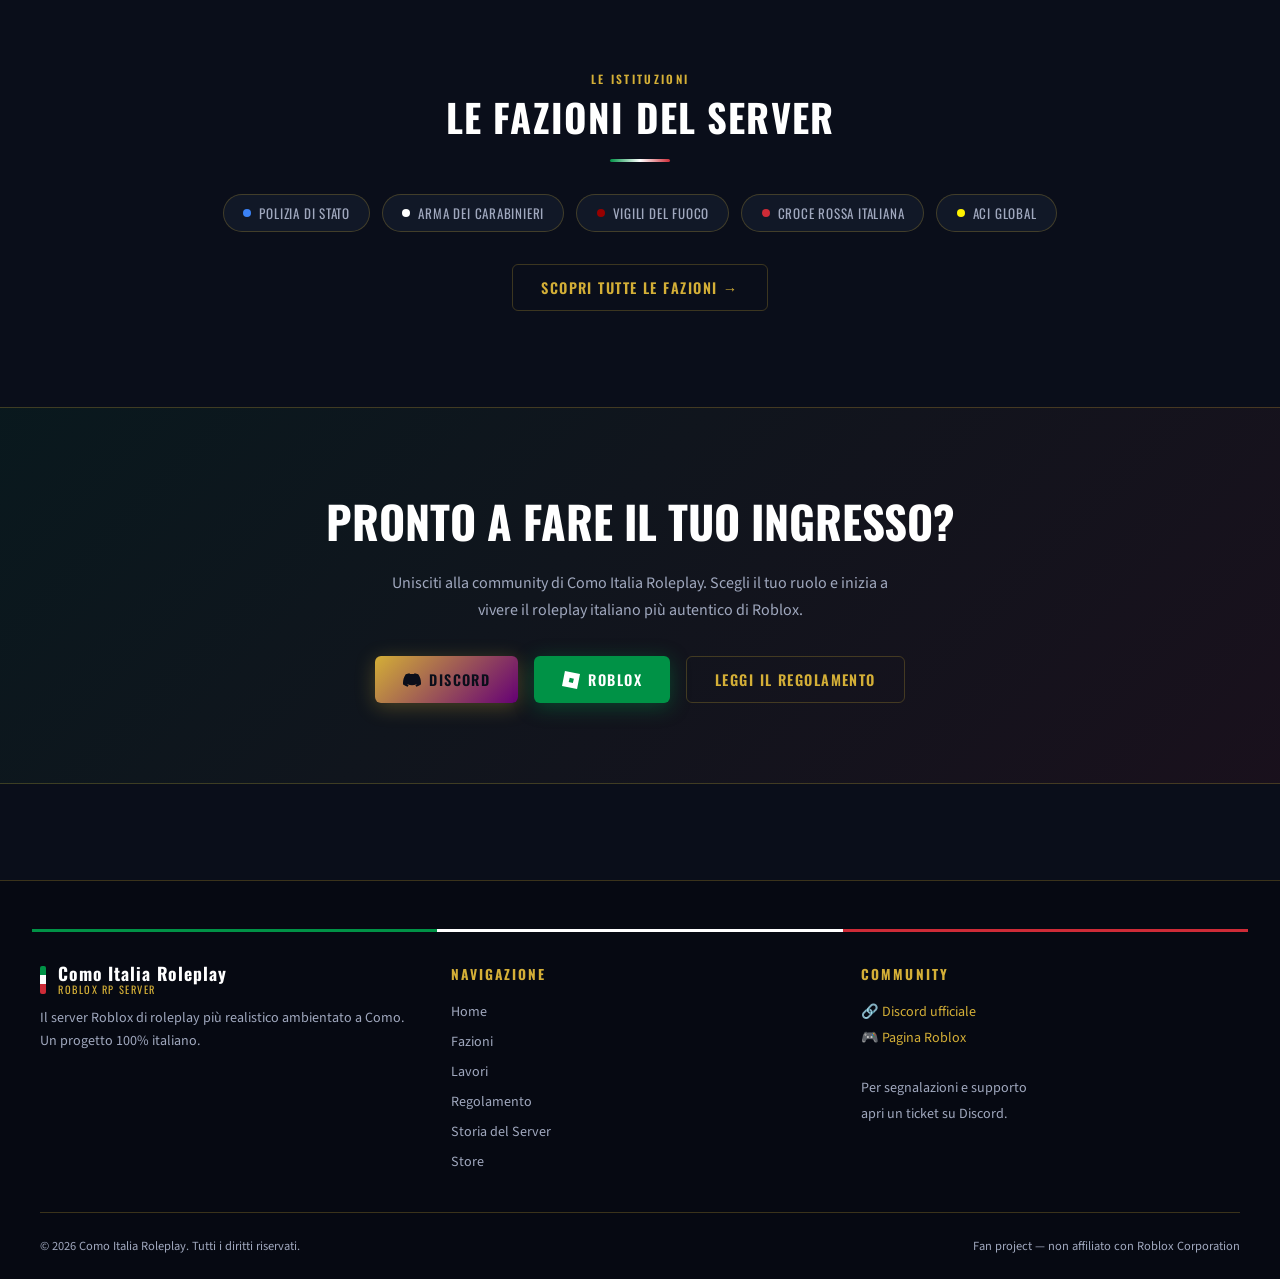
==== commit 9e0e1733: "Sistemato link discord e alcune parole" ====
--- a/index.html
+++ b/index.html
@@ -151,15 +151,15 @@
   <div class="hero-bg"></div>
   <p class="hero-eyebrow fade-up">Roblox Roleplay Italia</p>
   <h1 class="hero-title fade-up fade-up-1">
-    <span class="line-green">Como</span><br>
+    <span class="line-green">New York</span><br>
     <span>Italia</span><br>
     <span class="accent">Roleplay</span>
   </h1>
   <p class="hero-sub fade-up fade-up-2">
-    Il server Roblox più realistico ambientato a Como. Vivi l'Italia autentica — scegli la tua fazione, costruisci la tua storia.
+    Il server più realistico ambientato a New York. Vivi l'America — scegli la tua fazione, costruisci la tua storia.
   </p>
   <div class="hero-ctas fade-up fade-up-3">
-    <a href="https://discord.gg/5yMMFRdfcy" target="_blank" class="btn btn-oro">
+    <a href="https://discord.gg/gjgByXDEbs" target="_blank" class="btn btn-oro">
       <svg width="18" height="18" viewBox="0 0 24 24" fill="currentColor"><path d="M20.317 4.37a19.791 19.791 0 0 0-4.885-1.515.074.074 0 0 0-.079.037c-.21.375-.444.864-.608 1.25a18.27 18.27 0 0 0-5.487 0 12.64 12.64 0 0 0-.617-1.25.077.077 0 0 0-.079-.037A19.736 19.736 0 0 0 3.677 4.37a.07.07 0 0 0-.032.027C.533 9.046-.32 13.58.099 18.057c.003.02.014.04.028.052a19.9 19.9 0 0 0 5.993 3.03.078.078 0 0 0 .084-.028c.462-.63.874-1.295 1.226-1.994a.076.076 0 0 0-.041-.106 13.107 13.107 0 0 1-1.872-.892.077.077 0 0 1-.008-.128 10.2 10.2 0 0 0 .372-.292.074.074 0 0 1 .077-.01c3.928 1.793 8.18 1.793 12.062 0a.074.074 0 0 1 .078.01c.12.098.246.198.373.292a.077.077 0 0 1-.006.127 12.299 12.299 0 0 1-1.873.892.077.077 0 0 0-.041.107c.36.698.772 1.362 1.225 1.993a.076.076 0 0 0 .084.028 19.839 19.839 0 0 0 6.002-3.03.077.077 0 0 0 .032-.054c.5-5.177-.838-9.674-3.549-13.66a.061.061 0 0 0-.031-.03z"/></svg>
       Entra su Discord
     </a>
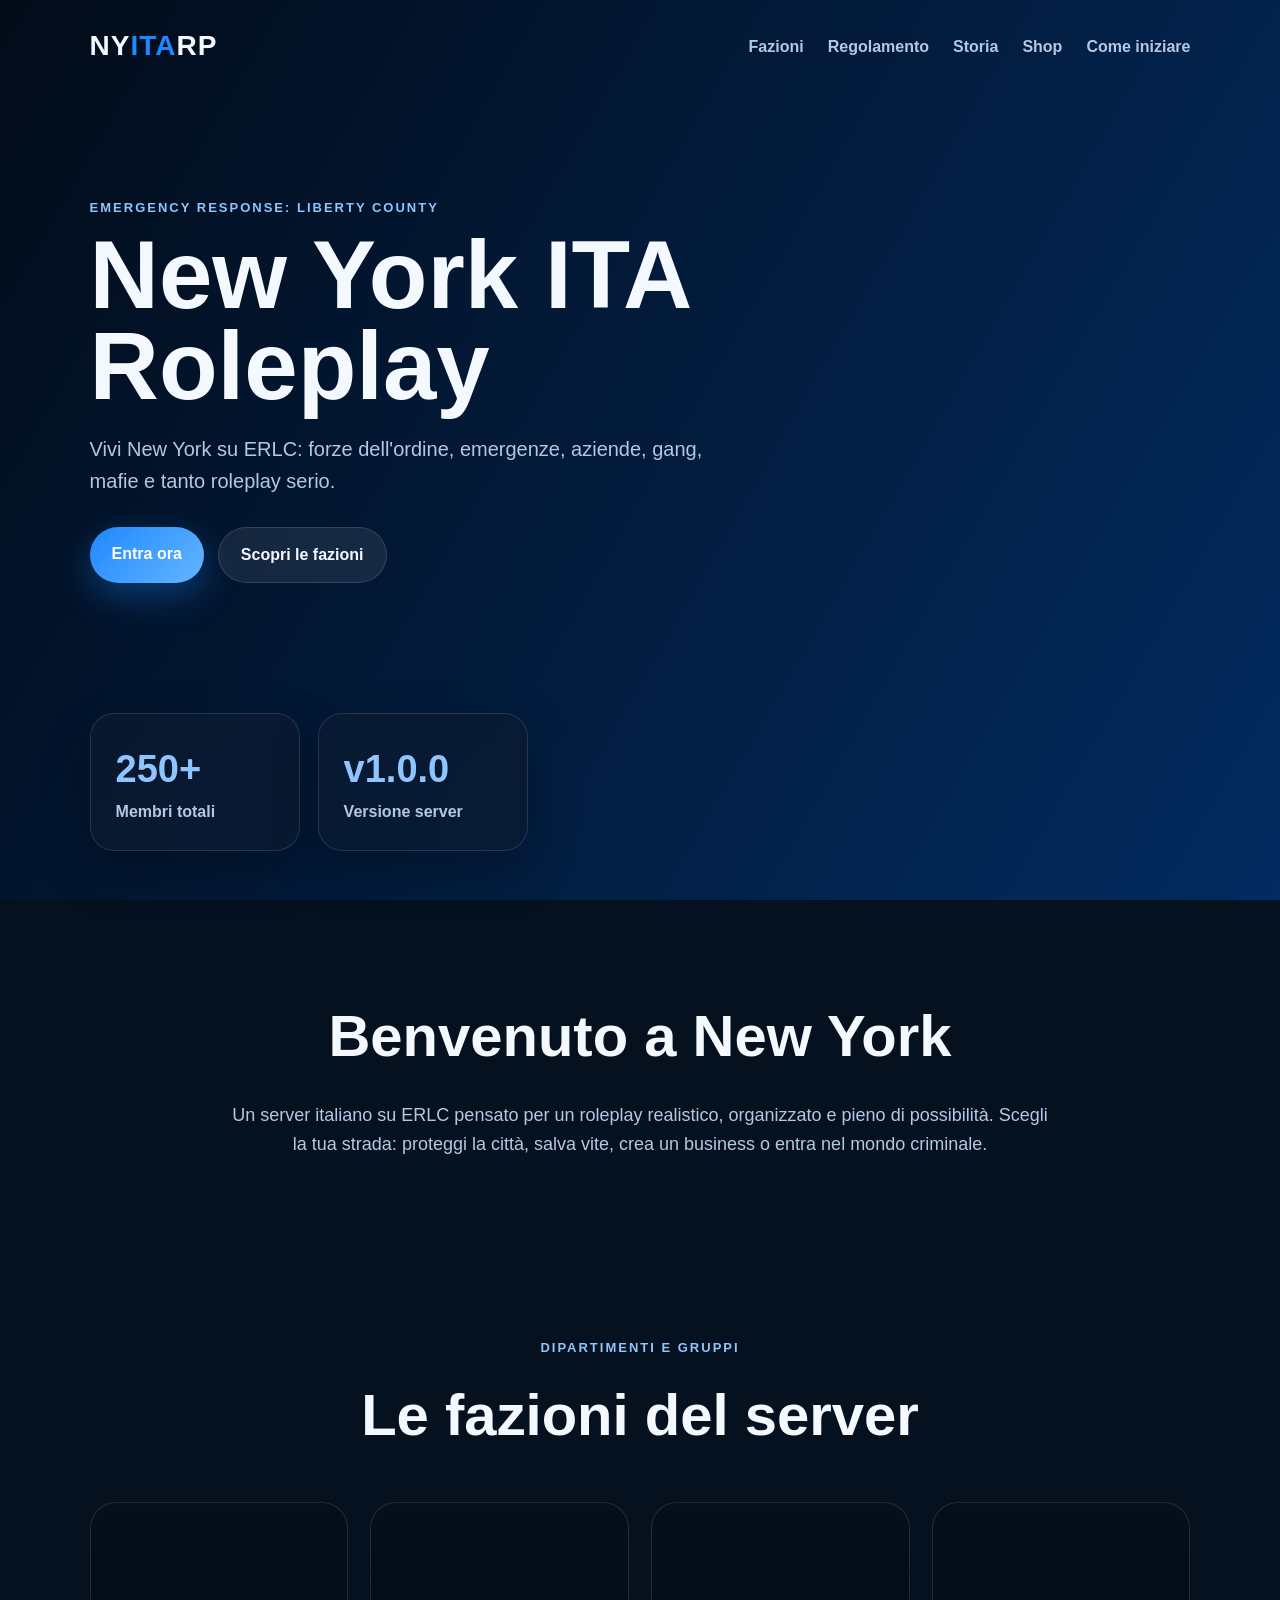
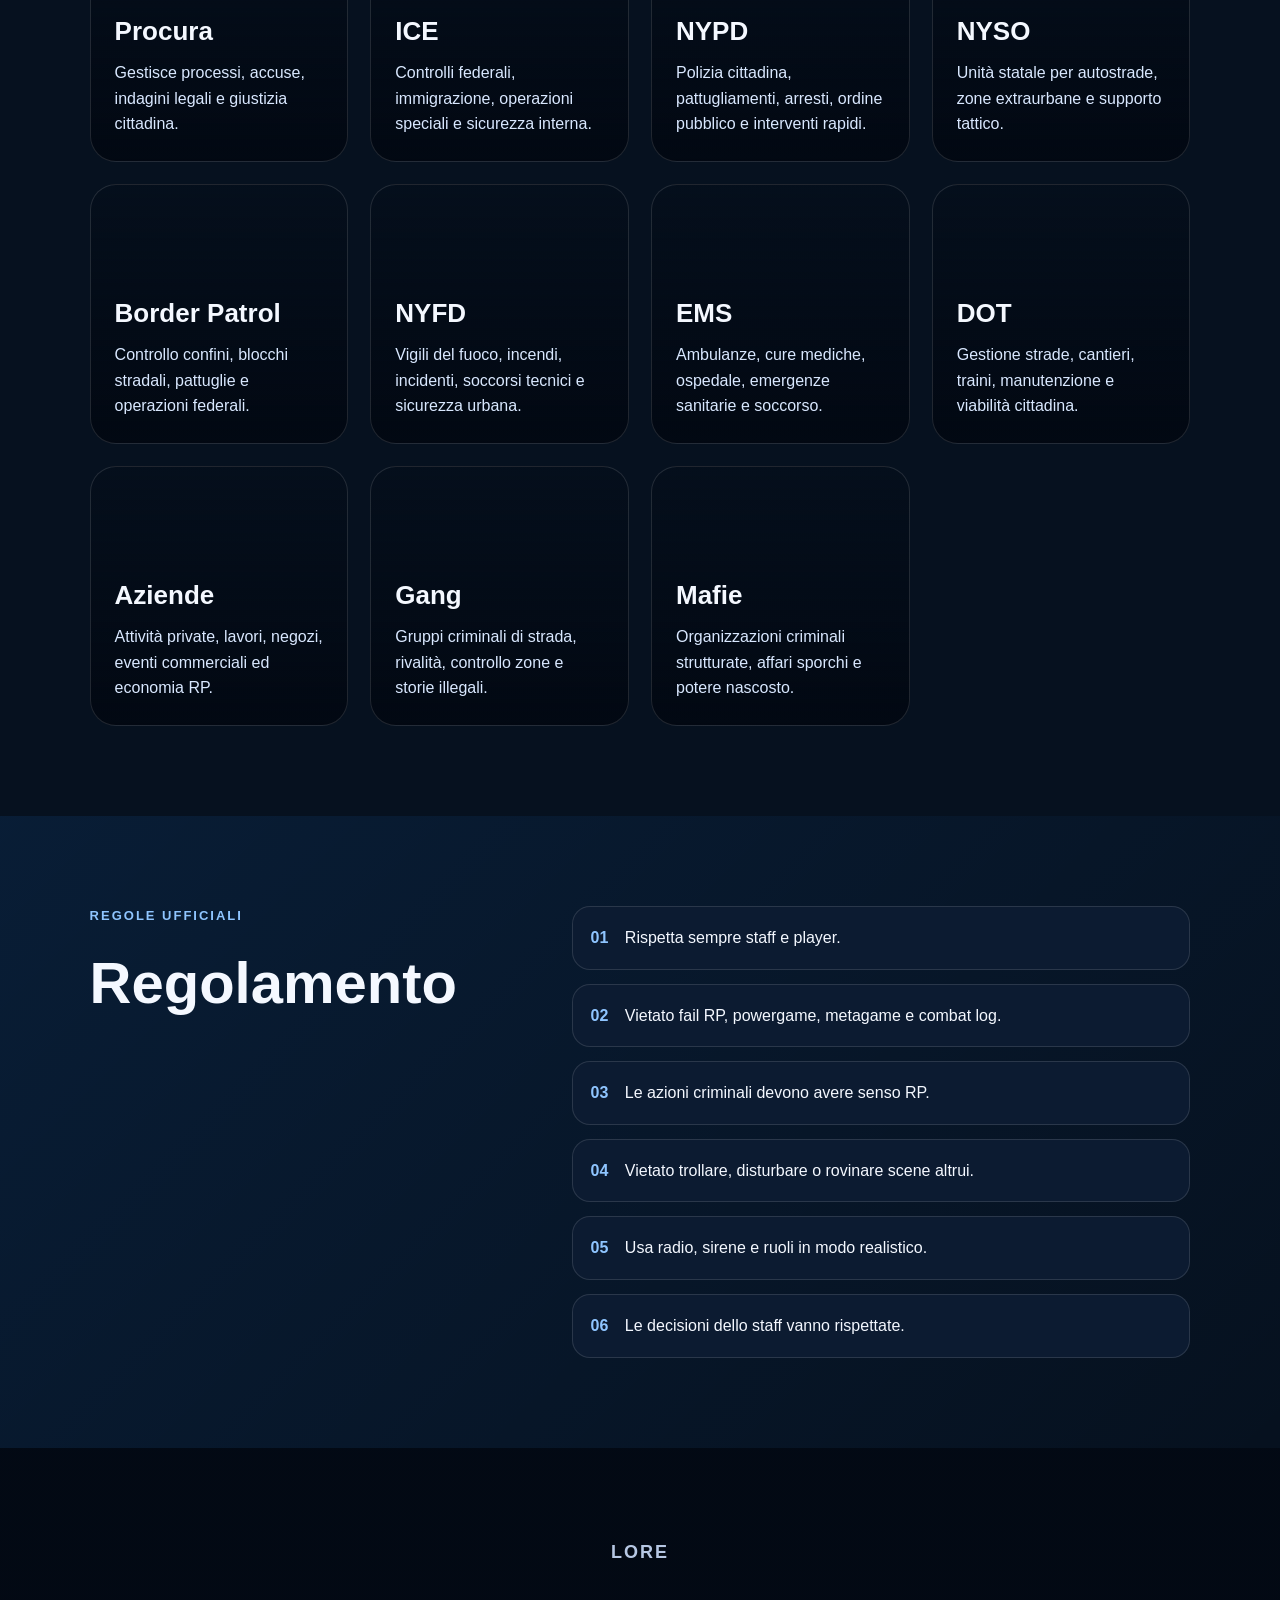
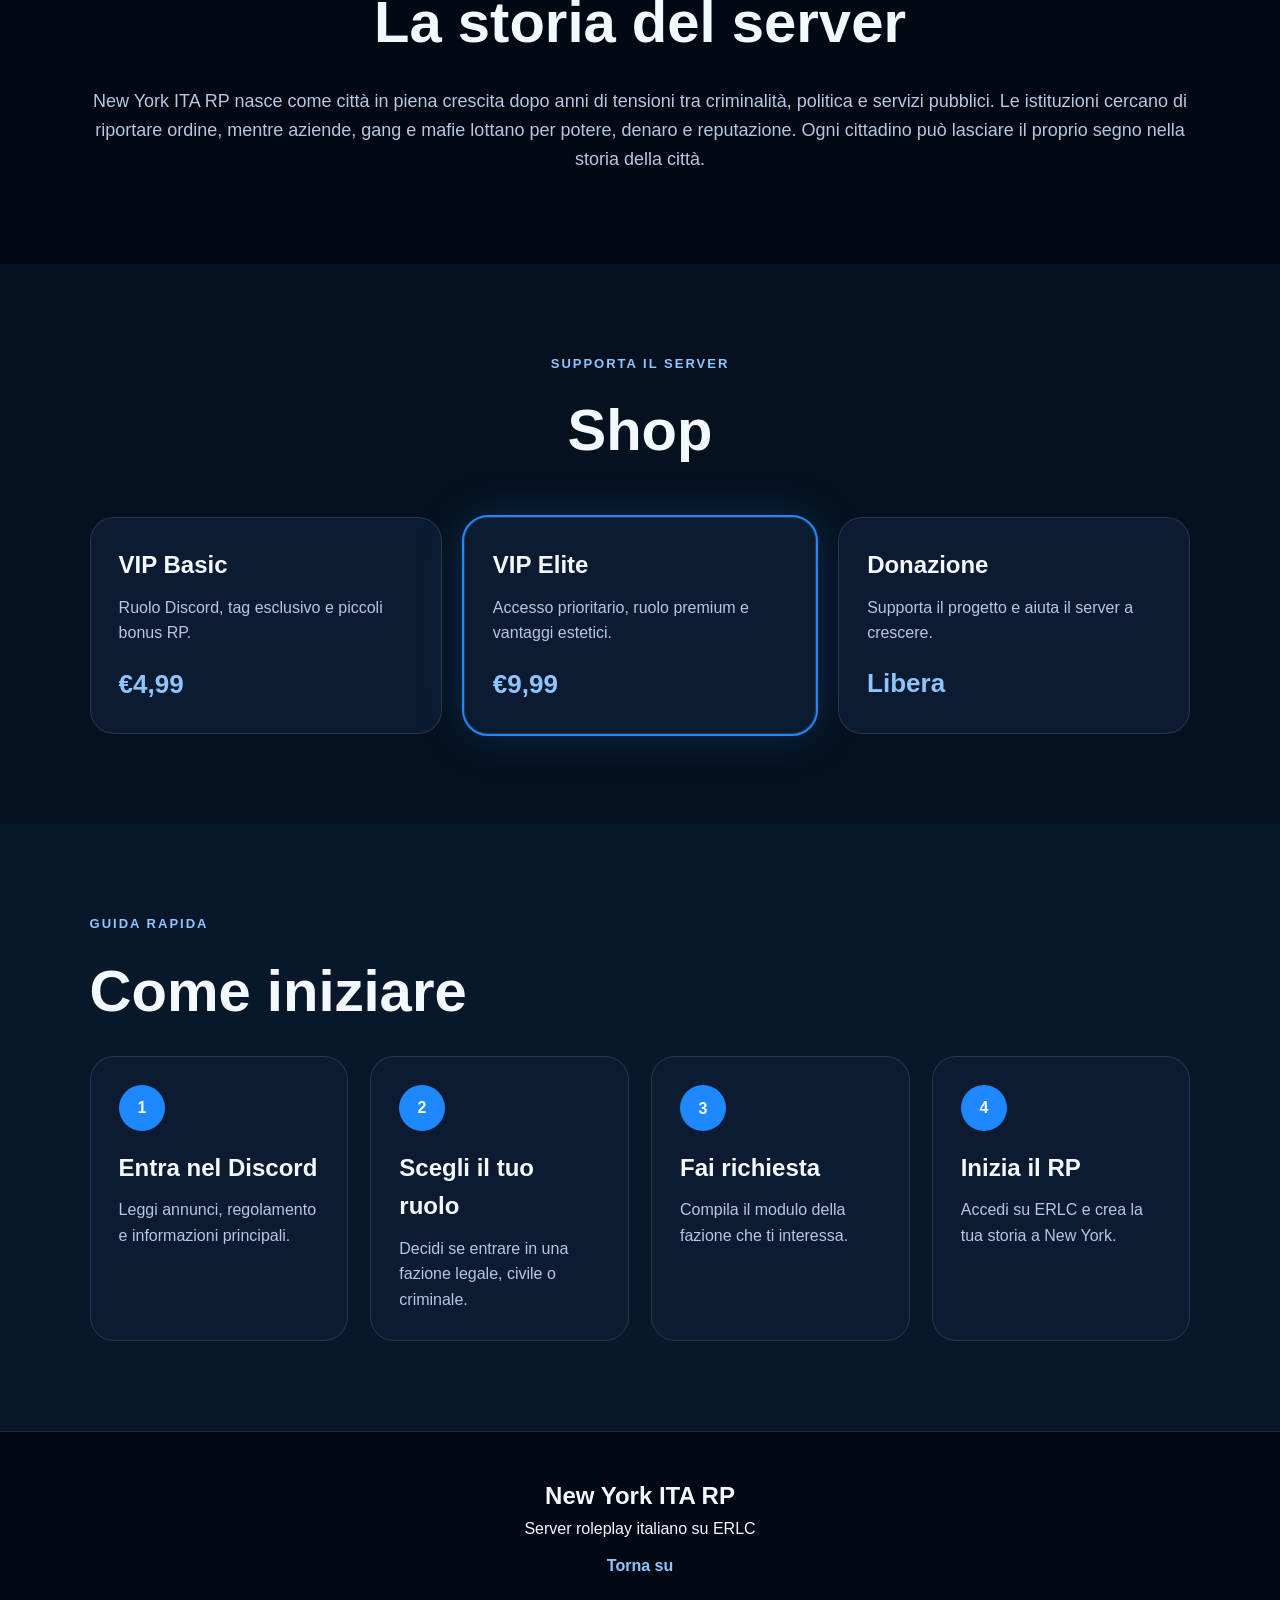
==== commit f36b76b6: "Nuovo Sito web" ====
--- a/index.html
+++ b/index.html
@@ -3,286 +3,116 @@
 <head>
   <meta charset="UTF-8" />
   <meta name="viewport" content="width=device-width, initial-scale=1.0" />
-  <title>New York ITA RP — Home</title>
-  <link rel="stylesheet" href="style.css" />
-  <style>
-    /* ── HERO ── */
-    .hero {
-      min-height: 100vh;
-      display: flex; flex-direction: column; align-items: center; justify-content: center;
-      text-align: center; position: relative; overflow: hidden;
-      padding: 2rem;
-    }
-    .hero-bg {
-      position: absolute; inset: 0; z-index: -1;
-      background:
-        radial-gradient(ellipse 80% 60% at 50% 0%, rgba(0,146,70,0.12) 0%, transparent 60%),
-        radial-gradient(ellipse 60% 40% at 80% 80%, rgba(206,43,55,0.1) 0%, transparent 55%),
-        radial-gradient(ellipse 50% 50% at 20% 60%, rgba(212,175,55,0.07) 0%, transparent 50%),
-        var(--blu-scuro);
-    }
-    .hero-bg::after {
-      content: '';
-      position: absolute; inset: 0;
-      background: repeating-linear-gradient(
-        0deg, transparent, transparent 80px,
-        rgba(255,255,255,0.012) 80px, rgba(255,255,255,0.012) 81px
-      );
-    }
-    .hero-eyebrow {
-      font-family: 'Oswald', sans-serif; font-size: 0.78rem;
-      letter-spacing: 0.3em; text-transform: uppercase;
-      color: var(--oro); margin-bottom: 1.5rem;
-      display: flex; align-items: center; gap: 1rem;
-    }
-    .hero-eyebrow::before, .hero-eyebrow::after {
-      content: ''; flex: 1; max-width: 60px; height: 1px;
-      background: linear-gradient(90deg, transparent, var(--oro));
-    }
-    .hero-eyebrow::after { background: linear-gradient(90deg, var(--oro), transparent); }
-    .hero-title {
-      font-family: 'Oswald', sans-serif;
-      font-size: clamp(3rem, 9vw, 7rem);
-      font-weight: 700; letter-spacing: -0.01em; text-transform: uppercase;
-      line-height: 0.95; color: var(--bianco);
-      margin-bottom: 0.5rem;
-    }
-    .hero-title .accent { color: var(--oro); }
-    .hero-title .line-green { color: var(--verde); }
-    .hero-title .line-red { color: var(--rosso); }
-    .hero-sub {
-      font-size: 1.1rem; color: var(--testo-soft); max-width: 560px;
-      line-height: 1.7; margin: 1.5rem auto 2.5rem;
-    }
-    .hero-ctas { display: flex; gap: 1rem; flex-wrap: wrap; justify-content: center; }
-    .hero-tricolore {
-      display: flex; height: 5px; width: 180px; margin: 2rem auto 0;
-      border-radius: 3px; overflow: hidden;
-    }
-    .hero-tricolore span { flex: 1; }
-    .hero-tricolore span:nth-child(1) { background: var(--verde); }
-    .hero-tricolore span:nth-child(2) { background: var(--bianco); }
-    .hero-tricolore span:nth-child(3) { background: var(--rosso); }
-
-    /* ── STATS BAR ── */
-    .stats-bar {
-      background: var(--blu-card);
-      border-top: 1px solid var(--bordo);
-      border-bottom: 1px solid var(--bordo);
-      padding: 1.5rem 2rem;
-    }
-    .stats-inner {
-      max-width: 900px; margin: 0 auto;
-      display: grid; grid-template-columns: repeat(4, 1fr);
-      gap: 1rem; text-align: center;
-    }
-    .stat-num {
-      font-family: 'Oswald', sans-serif; font-size: 2rem; font-weight: 700;
-      color: var(--oro); line-height: 1;
-    }
-    .stat-lbl { font-size: 0.75rem; letter-spacing: 0.1em; text-transform: uppercase; color: var(--testo-soft); margin-top: 0.25rem; }
-
-    /* ── FEATURES ── */
-    .features { padding: 6rem 2rem; }
-    .features-grid {
-      display: grid; grid-template-columns: repeat(auto-fit, minmax(260px, 1fr));
-      gap: 1.5rem; margin-top: 3rem;
-    }
-    .feature-card { background: var(--blu-card); border: 1px solid var(--bordo); border-radius: 12px; padding: 2rem; transition: all 0.3s; }
-    .feature-card:hover { border-color: var(--oro); transform: translateY(-5px); box-shadow: 0 16px 50px rgba(0,0,0,0.5); }
-    .feature-card .icon { font-size: 2.5rem; margin-bottom: 1rem; }
-    .feature-card h3 { font-family: 'Oswald', sans-serif; font-size: 1.15rem; font-weight: 600; text-transform: uppercase; letter-spacing: 0.05em; color: var(--bianco); margin-bottom: 0.6rem; }
-    .feature-card p { font-size: 0.9rem; color: var(--testo-soft); line-height: 1.65; }
-
-    /* ── FAZIONI PREVIEW ── */
-    .fazioni-preview { padding: 4rem 2rem 6rem; }
-    .fazioni-row { display: flex; flex-wrap: wrap; gap: 0.75rem; margin-top: 2rem; justify-content: center; }
-    .fazione-pill {
-      display: flex; align-items: center; gap: 0.5rem;
-      background: var(--blu-card); border: 1px solid var(--bordo);
-      border-radius: 50px; padding: 0.5rem 1.2rem;
-      font-family: 'Oswald', sans-serif; font-size: 0.82rem;
-      letter-spacing: 0.06em; text-transform: uppercase; color: var(--testo-soft);
-      transition: all 0.2s;
-    }
-    .fazione-pill:hover { border-color: var(--oro); color: var(--bianco); background: rgba(212,175,55,0.08); }
-    .fazione-pill .dot { width: 8px; height: 8px; border-radius: 50%; flex-shrink: 0; }
-
-    /* ── CTA SECTION ── */
-    .cta-section {
-      padding: 5rem 2rem;
-      background: linear-gradient(135deg, rgba(0,146,70,0.08), rgba(206,43,55,0.08));
-      border-top: 1px solid var(--bordo); border-bottom: 1px solid var(--bordo);
-      text-align: center;
-    }
-    .cta-section h2 { font-family: 'Oswald', sans-serif; font-size: clamp(1.8rem,4vw,2.8rem); font-weight: 700; text-transform: uppercase; color: var(--bianco); margin-bottom: 1rem; }
-    .cta-section p { color: var(--testo-soft); max-width: 520px; margin: 0 auto 2rem; font-size: 1rem; line-height: 1.7; }
-    .cta-btns { display: flex; gap: 1rem; justify-content: center; flex-wrap: wrap; }
-
-    @media (max-width: 600px) {
-      .stats-inner { grid-template-columns: repeat(2,1fr); }
-      .hero-ctas { flex-direction: column; align-items: center; }
-    }
-  </style>
+  <title>New York ITA RP | ERLC</title>
+  <link rel="stylesheet" href="css/style.css" />
 </head>
 <body>
+  <header class="hero" id="home">
+    <nav class="navbar">
+      <div class="logo">NY<span>ITA</span>RP</div>
+      <button class="menu-btn" id="menuBtn">☰</button>
+      <ul class="nav-links" id="navLinks">
+        <li><a href="#fazioni">Fazioni</a></li>
+        <li><a href="#regolamento">Regolamento</a></li>
+        <li><a href="#storia">Storia</a></li>
+        <li><a href="#shop">Shop</a></li>
+        <li><a href="#iniziare">Come iniziare</a></li>
+      </ul>
+    </nav>
 
-<!-- ═══ NAV ═══ -->
-<nav>
-  <a href="index.html" class="nav-logo">
-    <div class="tricolore"><span></span><span></span><span></span></div>
-    <div class="nav-logo-text">New York ITA RP<span>ER:LC Server</span></div>
-  </a>
-  <ul class="nav-links" id="navLinks">
-    <li><a href="index.html">Home</a></li>
-    <li><a href="fazioni.html">Fazioni</a></li>
-    <li><a href="lavori.html">Lavori</a></li>
-    <li><a href="regolamento.html">Regolamento</a></li>
-    <li><a href="storia.html">Storia</a></li>
-    <li><a href="store.html">Store</a></li>
-  </ul>
-  <button class="hamburger" id="hamburger" aria-label="Menu">
-    <span></span><span></span><span></span>
-  </button>
-</nav>
-
-<!-- ═══ HERO ═══ -->
-<section class="hero">
-  <div class="hero-bg"></div>
-  <p class="hero-eyebrow fade-up">Roblox Roleplay Italia</p>
-  <h1 class="hero-title fade-up fade-up-1">
-    <span class="line-green">New York</span><br>
-    <span>Italia</span><br>
-    <span class="accent">Roleplay</span>
-  </h1>
-  <p class="hero-sub fade-up fade-up-2">
-    Il server più realistico ambientato a New York. Vivi l'America — scegli la tua fazione, costruisci la tua storia.
-  </p>
-  <div class="hero-ctas fade-up fade-up-3">
-    <a href="https://discord.gg/gjgByXDEbs" target="_blank" class="btn btn-oro">
-      <svg width="18" height="18" viewBox="0 0 24 24" fill="currentColor"><path d="M20.317 4.37a19.791 19.791 0 0 0-4.885-1.515.074.074 0 0 0-.079.037c-.21.375-.444.864-.608 1.25a18.27 18.27 0 0 0-5.487 0 12.64 12.64 0 0 0-.617-1.25.077.077 0 0 0-.079-.037A19.736 19.736 0 0 0 3.677 4.37a.07.07 0 0 0-.032.027C.533 9.046-.32 13.58.099 18.057c.003.02.014.04.028.052a19.9 19.9 0 0 0 5.993 3.03.078.078 0 0 0 .084-.028c.462-.63.874-1.295 1.226-1.994a.076.076 0 0 0-.041-.106 13.107 13.107 0 0 1-1.872-.892.077.077 0 0 1-.008-.128 10.2 10.2 0 0 0 .372-.292.074.074 0 0 1 .077-.01c3.928 1.793 8.18 1.793 12.062 0a.074.074 0 0 1 .078.01c.12.098.246.198.373.292a.077.077 0 0 1-.006.127 12.299 12.299 0 0 1-1.873.892.077.077 0 0 0-.041.107c.36.698.772 1.362 1.225 1.993a.076.076 0 0 0 .084.028 19.839 19.839 0 0 0 6.002-3.03.077.077 0 0 0 .032-.054c.5-5.177-.838-9.674-3.549-13.66a.061.061 0 0 0-.031-.03z"/></svg>
-      Entra su Discord
-    </a>
-    <a href="https://www.roblox.com/games/2534724415/Emergency-Response-Liberty-County" target="_blank" class="btn btn-rosso">
-      <svg width="18" height="18" viewBox="0 0 24 24" fill="currentColor"><path d="M3.93 0L0 20.06 20.07 24 24 3.94zm10.58 16.01l-5.55-1.31 1.32-5.55 5.54 1.32z"/></svg>
-      Gioca su Roblox
-    </a>
-  </div>
-  <div class="hero-tricolore fade-up fade-up-4"><span></span><span></span><span></span></div>
-</section>
-
-<!-- ═══ STATS ═══ -->
-<div class="stats-bar">
-  <div class="stats-inner">
-    <div><div class="stat-num">5</div><div class="stat-lbl">Fazioni Attive</div></div>
-    <div><div class="stat-num">20+</div><div class="stat-lbl">Lavori Civili</div></div>
-    <div><div class="stat-num">100%</div><div class="stat-lbl">Made in Italy</div></div>
-    <div><div class="stat-num">🚧</div><div class="stat-lbl">Server in Manutenzione</div></div>
-  </div>
-</div>
-
-<!-- ═══ FEATURES ═══ -->
-<section class="features">
-  <div class="container" style="text-align:center;">
-    <p class="section-label">Perché sceglierci</p>
-    <h2 class="section-title">Un'esperienza <em style="font-style:normal;color:var(--oro)">autentica</em></h2>
-    <div class="divider"></div>
-    <div class="features-grid">
-      <div class="feature-card fade-up">
-        <div class="icon">🏙️</div>
-        <h3>Ambientazione Realistica</h3>
-        <p>Senti di essere davvero in Italia.</p>
-      </div>
-      <div class="feature-card fade-up fade-up-1">
-        <div class="icon">⚖️</div>
-        <h3>Ruoli Ufficiali</h3>
-        <p>5 fazioni istituzionali con uniformi dedicate, gerarchie e compiti precisi. Dal Carabiniere al Magistrato.</p>
-      </div>
-      <div class="feature-card fade-up fade-up-2">
-        <div class="icon">💼</div>
-        <h3>Economia Civile</h3>
-        <p>Oltre 20 lavori civili disponibili: aprire un bar, rifornire benzina, fare l'avvocato o il corriere Amazon.</p>
-      </div>
-      <div class="feature-card fade-up fade-up-3">
-        <div class="icon">👮</div>
-        <h3>Staff Dedicato</h3>
-        <p>Team di moderatori attivi 24/7 per garantire roleplay corretto, rispetto delle regole e divertimento.</p>
+    <div class="hero-content">
+      <p class="tag">Emergency Response: Liberty County</p>
+      <h1>New York ITA Roleplay</h1>
+      <p class="subtitle">Vivi New York su ERLC: forze dell'ordine, emergenze, aziende, gang, mafie e tanto roleplay serio.</p>
+      <div class="hero-buttons">
+        <a href="#iniziare" class="btn primary">Entra ora</a>
+        <a href="#fazioni" class="btn secondary">Scopri le fazioni</a>
       </div>
     </div>
-  </div>
-</section>
 
-<!-- ═══ FAZIONI PREVIEW ═══ -->
-<section class="fazioni-preview">
-  <div class="container" style="text-align:center;">
-    <p class="section-label">Le Istituzioni</p>
-    <h2 class="section-title">Le Fazioni del Server</h2>
-    <div class="divider"></div>
-    <div class="fazioni-row">
-      <div class="fazione-pill"><span class="dot" style="background:#3b82f6"></span>Polizia di Stato</div>
-      <div class="fazione-pill"><span class="dot" style="background:#ffffff"></span>Arma dei Carabinieri</div>
-      <div class="fazione-pill"><span class="dot" style="background:#970000"></span>Vigili del Fuoco</div>
-      <div class="fazione-pill"><span class="dot" style="background:var(--rosso)"></span>Croce Rossa Italiana</div>
-      <div class="fazione-pill"><span class="dot" style="background:#fff200"></span>ACI Global</div>
+    <div class="stats">
+      <div class="stat-card">
+        <span class="stat-number" id="membersCount">0</span>
+        <p>Membri totali</p>
+      </div>
+      <div class="stat-card">
+        <span class="stat-number" id="serverVersion">v1.0</span>
+        <p>Versione server</p>
+      </div>
     </div>
-    <a href="fazioni.html" class="btn btn-outline" style="margin-top:2rem">Scopri tutte le fazioni →</a>
-  </div>
-</section>
+  </header>
 
-<!-- ═══ CTA ═══ -->
-<section class="cta-section">
-  <h2>Pronto a fare il tuo ingresso?</h2>
-  <p>Unisciti alla community di Como Italia Roleplay. Scegli il tuo ruolo e inizia a vivere il roleplay italiano più autentico di Roblox.</p>
-  <div class="cta-btns">
-    <a href="https://discord.gg/5yMMFRdfcy" target="_blank" class="btn btn-oro">
-      <svg width="18" height="18" viewBox="0 0 24 24" fill="currentColor"><path d="M20.317 4.37a19.791 19.791 0 0 0-4.885-1.515.074.074 0 0 0-.079.037c-.21.375-.444.864-.608 1.25a18.27 18.27 0 0 0-5.487 0 12.64 12.64 0 0 0-.617-1.25.077.077 0 0 0-.079-.037A19.736 19.736 0 0 0 3.677 4.37a.07.07 0 0 0-.032.027C.533 9.046-.32 13.58.099 18.057c.003.02.014.04.028.052a19.9 19.9 0 0 0 5.993 3.03.078.078 0 0 0 .084-.028c.462-.63.874-1.295 1.226-1.994a.076.076 0 0 0-.041-.106 13.107 13.107 0 0 1-1.872-.892.077.077 0 0 1-.008-.128 10.2 10.2 0 0 0 .372-.292.074.074 0 0 1 .077-.01c3.928 1.793 8.18 1.793 12.062 0a.074.074 0 0 1 .078.01c.12.098.246.198.373.292a.077.077 0 0 1-.006.127 12.299 12.299 0 0 1-1.873.892.077.077 0 0 0-.041.107c.36.698.772 1.362 1.225 1.993a.076.076 0 0 0 .084.028 19.839 19.839 0 0 0 6.002-3.03.077.077 0 0 0 .032-.054c.5-5.177-.838-9.674-3.549-13.66a.061.061 0 0 0-.031-.03z"/></svg>
-      Discord
-    </a>
-    <a href="https://www.roblox.com/games/2534724415/Emergency-Response-Liberty-County" target="_blank" class="btn btn-verde">
-      <svg width="18" height="18" viewBox="0 0 24 24" fill="currentColor"><path d="M3.93 0L0 20.06 20.07 24 24 3.94zm10.58 16.01l-5.55-1.31 1.32-5.55 5.54 1.32z"/></svg>
-      Roblox
-    </a>
-    <a href="regolamento.html" class="btn btn-outline">Leggi il Regolamento</a>
-  </div>
-</section>
+  <main>
+    <section class="section intro">
+      <h2>Benvenuto a New York</h2>
+      <p>Un server italiano su ERLC pensato per un roleplay realistico, organizzato e pieno di possibilità. Scegli la tua strada: proteggi la città, salva vite, crea un business o entra nel mondo criminale.</p>
+    </section>
 
-<!-- ═══ FOOTER ═══ -->
-<footer>
-  <div class="tricolore-bar"></div>
-  <div class="footer-inner">
-    <div class="footer-brand">
-      <div class="nav-logo" style="margin-bottom:0.75rem">
-        <div class="tricolore"><span></span><span></span><span></span></div>
-        <div class="nav-logo-text">Como Italia Roleplay<span>Roblox RP Server</span></div>
+    <section class="section" id="fazioni">
+      <div class="section-head">
+        <p class="tag">Dipartimenti e gruppi</p>
+        <h2>Le fazioni del server</h2>
       </div>
-      <p>Il server Roblox di roleplay più realistico ambientato a Como. Un progetto 100% italiano.</p>
-    </div>
-    <div class="footer-links">
-      <h4>Navigazione</h4>
-      <ul>
-        <li><a href="index.html">Home</a></li>
-        <li><a href="fazioni.html">Fazioni</a></li>
-        <li><a href="lavori.html">Lavori</a></li>
-        <li><a href="regolamento.html">Regolamento</a></li>
-        <li><a href="storia.html">Storia del Server</a></li>
-        <li><a href="store.html">Store</a></li>
-      </ul>
-    </div>
-    <div class="footer-contact">
-      <h4>Community</h4>
-      <p>
-        🔗 <a href="https://discord.gg/5yMMFRdfcy" target="_blank">Discord ufficiale</a><br>
-        🎮 <a href="https://www.roblox.com/games/2534724415/Emergency-Response-Liberty-County" target="_blank">Pagina Roblox</a><br><br>
-        Per segnalazioni e supporto<br>apri un ticket su Discord.
-      </p>
-    </div>
-  </div>
-  <div class="footer-bottom">
-    <span>© 2026 Como Italia Roleplay. Tutti i diritti riservati.</span>
-    <span>Fan project — non affiliato con Roblox Corporation</span>
-  </div>
-</footer>
+      <div class="faction-grid">
+        <article class="faction-card" style="--img: url('../assets/fazioni/procura.jpg')"><h3>Procura</h3><p>Gestisce processi, accuse, indagini legali e giustizia cittadina.</p></article>
+        <article class="faction-card" style="--img: url('../assets/fazioni/ice.jpg')"><h3>ICE</h3><p>Controlli federali, immigrazione, operazioni speciali e sicurezza interna.</p></article>
+        <article class="faction-card" style="--img: url('../assets/fazioni/nypd.jpg')"><h3>NYPD</h3><p>Polizia cittadina, pattugliamenti, arresti, ordine pubblico e interventi rapidi.</p></article>
+        <article class="faction-card" style="--img: url('../assets/fazioni/nyso.jpg')"><h3>NYSO</h3><p>Unità statale per autostrade, zone extraurbane e supporto tattico.</p></article>
+        <article class="faction-card" style="--img: url('../assets/fazioni/border-patrol.jpg')"><h3>Border Patrol</h3><p>Controllo confini, blocchi stradali, pattuglie e operazioni federali.</p></article>
+        <article class="faction-card" style="--img: url('../assets/fazioni/nyfd.jpg')"><h3>NYFD</h3><p>Vigili del fuoco, incendi, incidenti, soccorsi tecnici e sicurezza urbana.</p></article>
+        <article class="faction-card" style="--img: url('../assets/fazioni/ems.jpg')"><h3>EMS</h3><p>Ambulanze, cure mediche, ospedale, emergenze sanitarie e soccorso.</p></article>
+        <article class="faction-card" style="--img: url('../assets/fazioni/dot.jpg')"><h3>DOT</h3><p>Gestione strade, cantieri, traini, manutenzione e viabilità cittadina.</p></article>
+        <article class="faction-card" style="--img: url('../assets/fazioni/aziende.jpg')"><h3>Aziende</h3><p>Attività private, lavori, negozi, eventi commerciali ed economia RP.</p></article>
+        <article class="faction-card" style="--img: url('../assets/fazioni/gang.jpg')"><h3>Gang</h3><p>Gruppi criminali di strada, rivalità, controllo zone e storie illegali.</p></article>
+        <article class="faction-card" style="--img: url('../assets/fazioni/mafie.jpg')"><h3>Mafie</h3><p>Organizzazioni criminali strutturate, affari sporchi e potere nascosto.</p></article>
+      </div>
+    </section>
 
-<script src="main.js"></script>
+    <section class="section split" id="regolamento">
+      <div><p class="tag">Regole ufficiali</p><h2>Regolamento</h2></div>
+      <div class="rules">
+        <div><b>01</b> Rispetta sempre staff e player.</div>
+        <div><b>02</b> Vietato fail RP, powergame, metagame e combat log.</div>
+        <div><b>03</b> Le azioni criminali devono avere senso RP.</div>
+        <div><b>04</b> Vietato trollare, disturbare o rovinare scene altrui.</div>
+        <div><b>05</b> Usa radio, sirene e ruoli in modo realistico.</div>
+        <div><b>06</b> Le decisioni dello staff vanno rispettate.</div>
+      </div>
+    </section>
+
+    <section class="section story" id="storia">
+      <p class="tag">Lore</p>
+      <h2>La storia del server</h2>
+      <p>New York ITA RP nasce come città in piena crescita dopo anni di tensioni tra criminalità, politica e servizi pubblici. Le istituzioni cercano di riportare ordine, mentre aziende, gang e mafie lottano per potere, denaro e reputazione. Ogni cittadino può lasciare il proprio segno nella storia della città.</p>
+    </section>
+
+    <section class="section" id="shop">
+      <div class="section-head"><p class="tag">Supporta il server</p><h2>Shop</h2></div>
+      <div class="shop-grid">
+        <div class="shop-card"><h3>VIP Basic</h3><p>Ruolo Discord, tag esclusivo e piccoli bonus RP.</p><span>€4,99</span></div>
+        <div class="shop-card featured"><h3>VIP Elite</h3><p>Accesso prioritario, ruolo premium e vantaggi estetici.</p><span>€9,99</span></div>
+        <div class="shop-card"><h3>Donazione</h3><p>Supporta il progetto e aiuta il server a crescere.</p><span>Libera</span></div>
+      </div>
+    </section>
+
+    <section class="section steps" id="iniziare">
+      <p class="tag">Guida rapida</p>
+      <h2>Come iniziare</h2>
+      <div class="step-grid">
+        <div><span>1</span><h3>Entra nel Discord</h3><p>Leggi annunci, regolamento e informazioni principali.</p></div>
+        <div><span>2</span><h3>Scegli il tuo ruolo</h3><p>Decidi se entrare in una fazione legale, civile o criminale.</p></div>
+        <div><span>3</span><h3>Fai richiesta</h3><p>Compila il modulo della fazione che ti interessa.</p></div>
+        <div><span>4</span><h3>Inizia il RP</h3><p>Accedi su ERLC e crea la tua storia a New York.</p></div>
+      </div>
+    </section>
+  </main>
+
+  <footer>
+    <h2>New York ITA RP</h2>
+    <p>Server roleplay italiano su ERLC</p>
+    <a href="#home">Torna su</a>
+  </footer>
+
+  <script src="js/script.js"></script>
 </body>
 </html>
--- a/css/style.css
+++ b/css/style.css
@@ -0,0 +1,13 @@
+:root{
+  --blue:#1e88ff;
+  --blue-dark:#0057c8;
+  --bg:#06111f;
+  --card:#0c1b31;
+  --text:#f4f8ff;
+  --muted:#b6c7e3;
+  --border:rgba(255,255,255,.12);
+}
+*{box-sizing:border-box;margin:0;padding:0}
+html{scroll-behavior:smooth}
+body{font-family:Arial,Helvetica,sans-serif;background:var(--bg);color:var(--text);line-height:1.6}
+a{text-decoration:none;color:inherit}.hero{min-height:100vh;background:linear-gradient(120deg,rgba(2,11,24,.92),rgba(0,65,150,.55)),url('../assets/backgrounds/hero.jpg') center/cover fixed;position:relative;padding:24px 7%;display:flex;flex-direction:column;justify-content:space-between}.navbar{display:flex;align-items:center;justify-content:space-between;gap:20px}.logo{font-weight:900;font-size:28px;letter-spacing:1px}.logo span{color:var(--blue)}.nav-links{display:flex;list-style:none;gap:24px}.nav-links a{color:var(--muted);font-weight:700;transition:.2s}.nav-links a:hover{color:white}.menu-btn{display:none;background:var(--blue);color:white;border:0;border-radius:10px;padding:8px 12px;font-size:22px}.hero-content{max-width:760px;margin:auto 0}.tag{text-transform:uppercase;letter-spacing:2px;color:#8fc5ff;font-weight:800;font-size:13px;margin-bottom:10px}.hero h1{font-size:clamp(48px,8vw,96px);line-height:.95;margin-bottom:22px}.subtitle{font-size:20px;color:var(--muted);max-width:650px}.hero-buttons{display:flex;gap:14px;margin-top:30px;flex-wrap:wrap}.btn{padding:14px 22px;border-radius:999px;font-weight:800}.primary{background:linear-gradient(135deg,var(--blue),#65b6ff);color:white;box-shadow:0 12px 35px rgba(30,136,255,.35)}.secondary{border:1px solid var(--border);background:rgba(255,255,255,.08)}.stats{display:flex;gap:18px;flex-wrap:wrap;margin-bottom:25px}.stat-card{width:210px;padding:25px;border:1px solid var(--border);border-radius:24px;background:rgba(12,27,49,.72);backdrop-filter:blur(14px);box-shadow:0 20px 50px rgba(0,0,0,.25)}.stat-number{font-size:38px;font-weight:900;color:#8fc5ff}.stat-card p{color:var(--muted);font-weight:700}.section{padding:90px 7%}.intro{text-align:center;max-width:1000px;margin:auto}.intro h2,.section h2{font-size:clamp(34px,5vw,58px);margin-bottom:18px}.intro p,.story p{color:var(--muted);font-size:18px}.section-head{text-align:center;margin-bottom:40px}.faction-grid{display:grid;grid-template-columns:repeat(auto-fit,minmax(240px,1fr));gap:22px}.faction-card{min-height:260px;padding:24px;border-radius:26px;border:1px solid var(--border);background:linear-gradient(to top,rgba(2,8,18,.95),rgba(2,8,18,.2)),var(--img) center/cover;display:flex;flex-direction:column;justify-content:flex-end;overflow:hidden;position:relative;transition:.25s}.faction-card:hover{transform:translateY(-8px);box-shadow:0 25px 70px rgba(30,136,255,.25)}.faction-card h3{font-size:26px;margin-bottom:8px}.faction-card p{color:#d9e8ff}.split{display:grid;grid-template-columns:1fr 1.4fr;gap:40px;align-items:start;background:linear-gradient(135deg,rgba(30,136,255,.1),transparent)}.rules{display:grid;gap:14px}.rules div{background:var(--card);border:1px solid var(--border);padding:18px;border-radius:18px}.rules b{color:#8fc5ff;margin-right:12px}.story{background:linear-gradient(rgba(2,8,18,.84),rgba(2,8,18,.9)),url('../assets/backgrounds/story.jpg') center/cover fixed;text-align:center}.shop-grid,.step-grid{display:grid;grid-template-columns:repeat(auto-fit,minmax(240px,1fr));gap:22px}.shop-card,.step-grid div{background:var(--card);border:1px solid var(--border);border-radius:24px;padding:28px}.shop-card h3,.step-grid h3{font-size:24px;margin-bottom:10px}.shop-card p,.step-grid p{color:var(--muted)}.shop-card span{display:inline-block;margin-top:18px;font-size:26px;font-weight:900;color:#8fc5ff}.featured{outline:2px solid var(--blue);box-shadow:0 0 45px rgba(30,136,255,.22)}.steps{background:#08172a}.step-grid span{display:grid;place-items:center;width:46px;height:46px;border-radius:50%;background:var(--blue);font-weight:900;margin-bottom:18px}footer{text-align:center;padding:45px 7%;background:#030914;border-top:1px solid var(--border)}footer a{display:inline-block;margin-top:12px;color:#8fc5ff;font-weight:800}@media(max-width:760px){.menu-btn{display:block}.nav-links{position:absolute;top:78px;right:7%;left:7%;display:none;flex-direction:column;background:#071426;border:1px solid var(--border);padding:22px;border-radius:18px;z-index:10}.nav-links.active{display:flex}.split{grid-template-columns:1fr}.stat-card{width:100%}.hero{background-attachment:scroll}.story{background-attachment:scroll}}
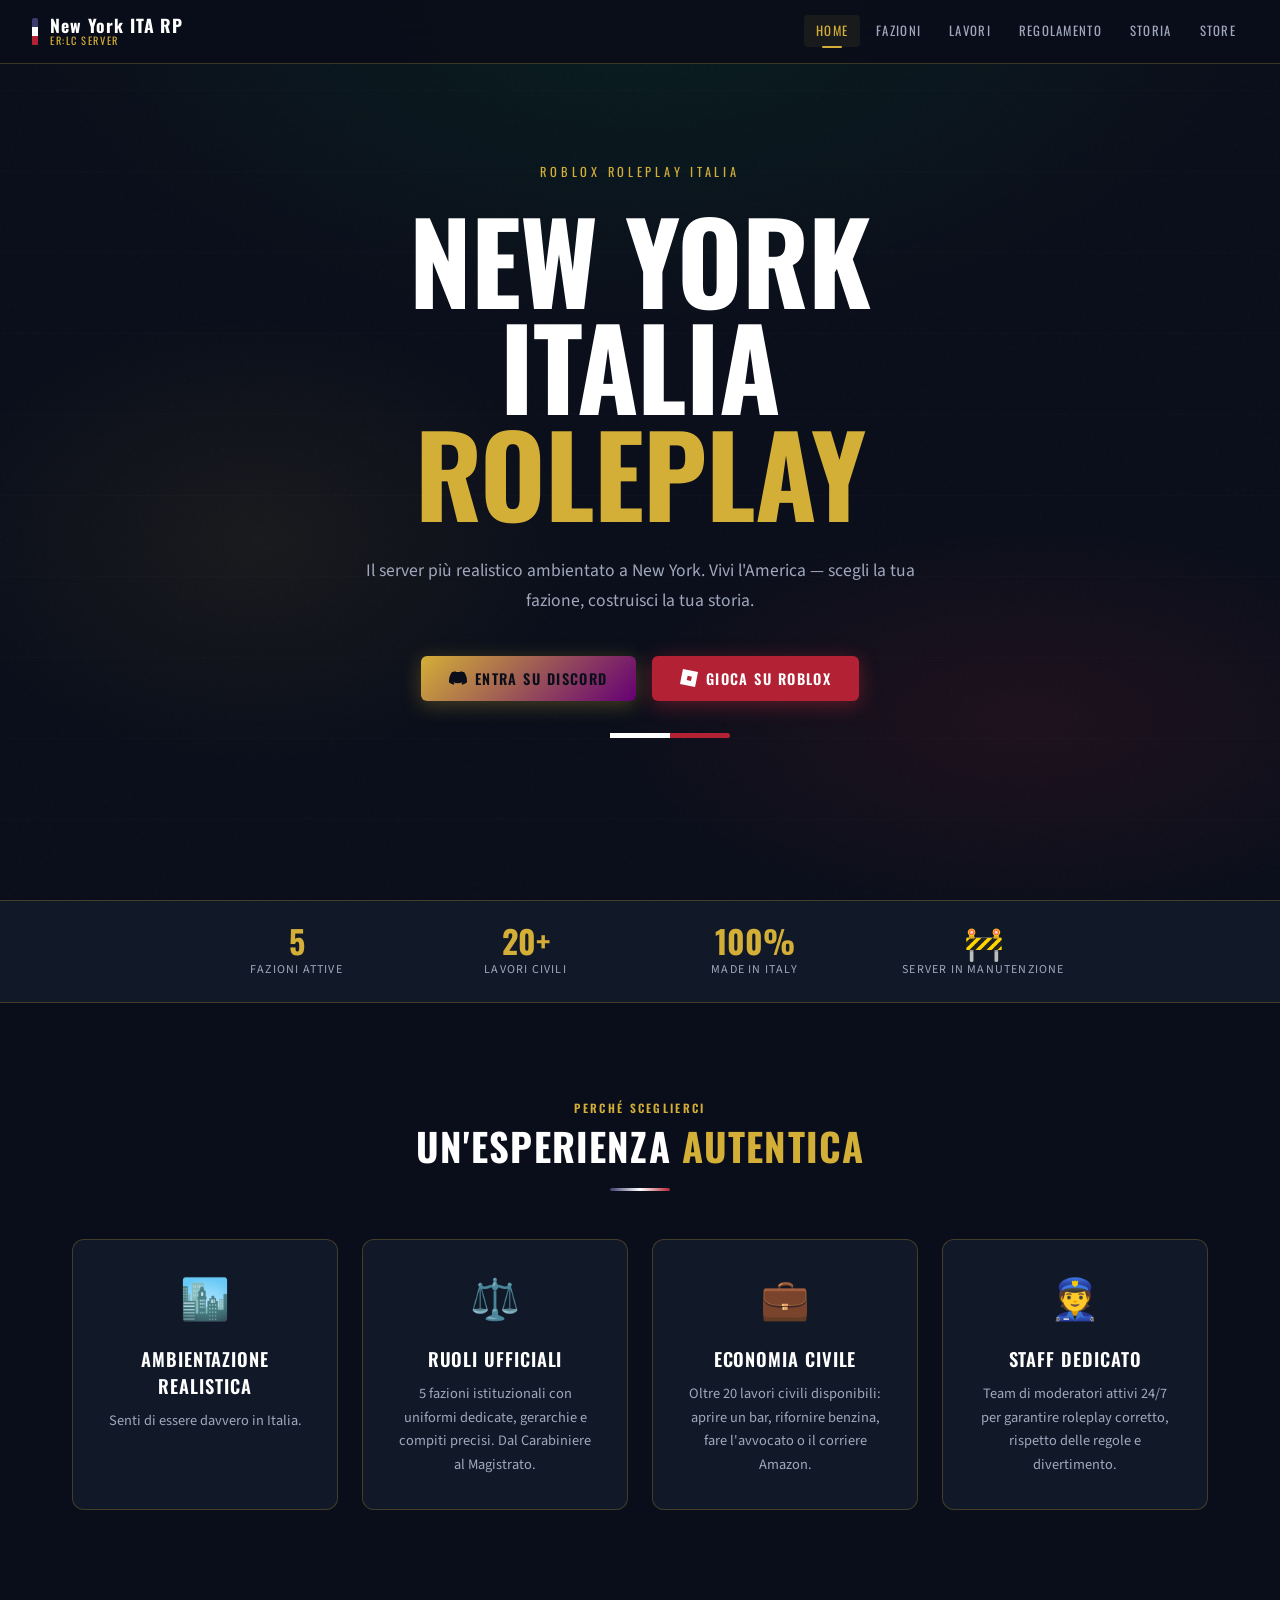
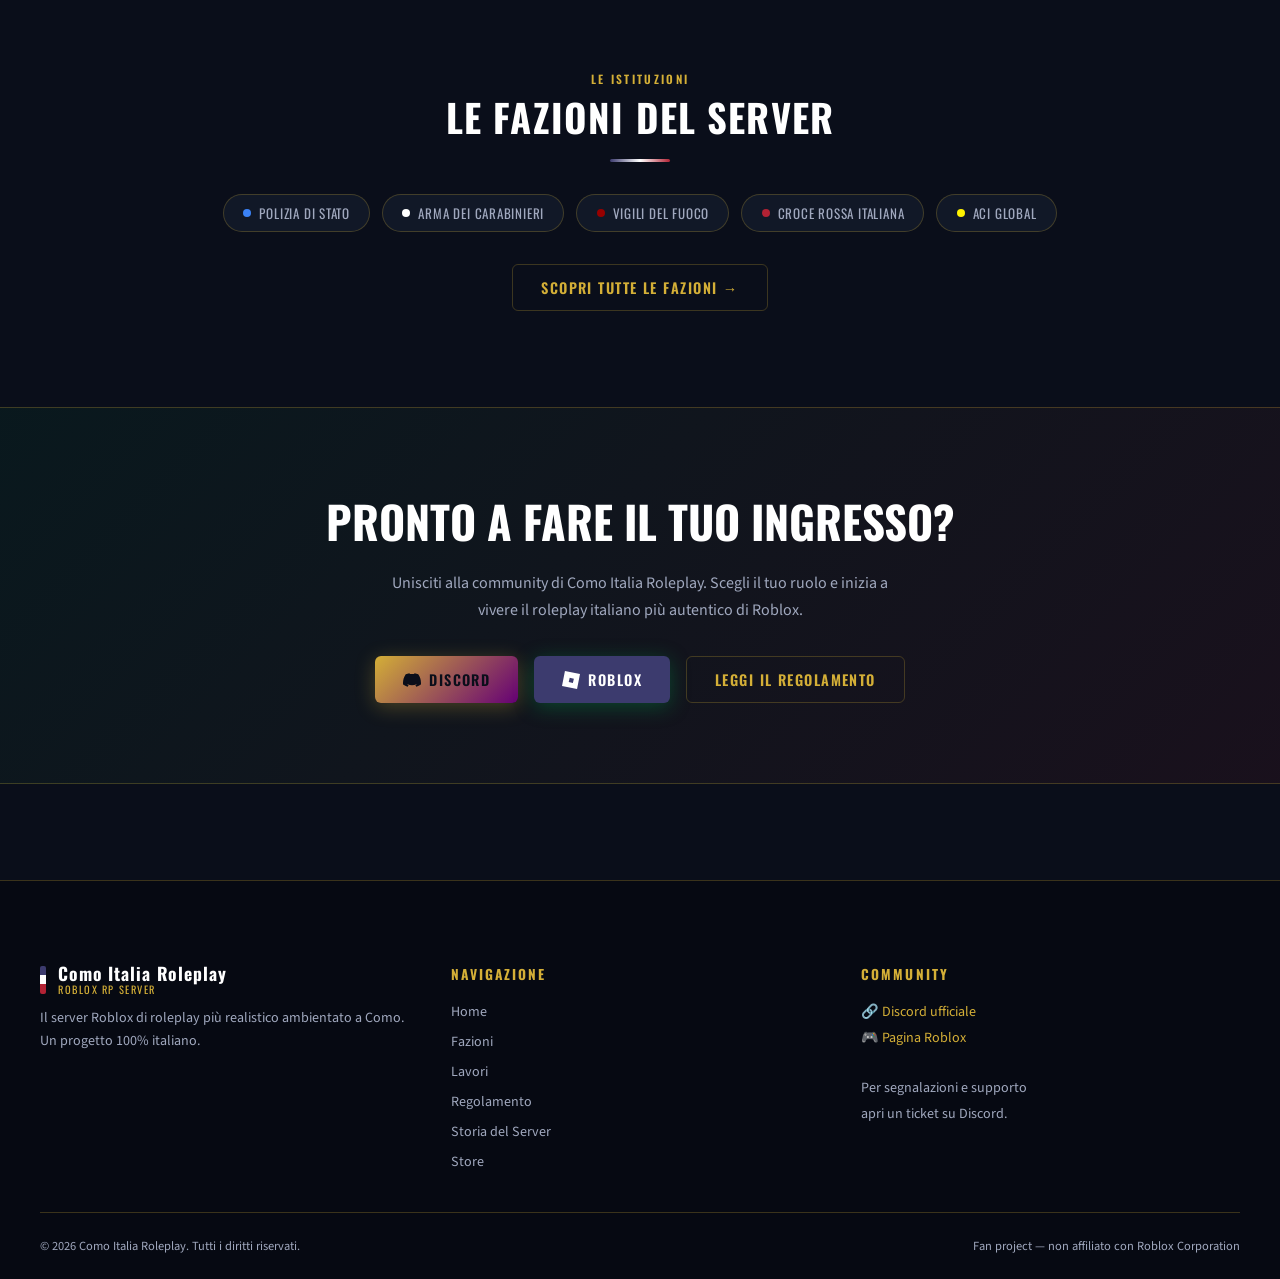
==== commit 122c49ac: "Rimesso sito di prima" ====
--- a/index.html
+++ b/index.html
@@ -3,116 +3,286 @@
 <head>
   <meta charset="UTF-8" />
   <meta name="viewport" content="width=device-width, initial-scale=1.0" />
-  <title>New York ITA RP | ERLC</title>
-  <link rel="stylesheet" href="css/style.css" />
+  <title>New York ITA RP — Home</title>
+  <link rel="stylesheet" href="style.css" />
+  <style>
+    /* ── HERO ── */
+    .hero {
+      min-height: 100vh;
+      display: flex; flex-direction: column; align-items: center; justify-content: center;
+      text-align: center; position: relative; overflow: hidden;
+      padding: 2rem;
+    }
+    .hero-bg {
+      position: absolute; inset: 0; z-index: -1;
+      background:
+        radial-gradient(ellipse 80% 60% at 50% 0%, rgba(0,146,70,0.12) 0%, transparent 60%),
+        radial-gradient(ellipse 60% 40% at 80% 80%, rgba(206,43,55,0.1) 0%, transparent 55%),
+        radial-gradient(ellipse 50% 50% at 20% 60%, rgba(212,175,55,0.07) 0%, transparent 50%),
+        var(--blu-scuro);
+    }
+    .hero-bg::after {
+      content: '';
+      position: absolute; inset: 0;
+      background: repeating-linear-gradient(
+        0deg, transparent, transparent 80px,
+        rgba(255,255,255,0.012) 80px, rgba(255,255,255,0.012) 81px
+      );
+    }
+    .hero-eyebrow {
+      font-family: 'Oswald', sans-serif; font-size: 0.78rem;
+      letter-spacing: 0.3em; text-transform: uppercase;
+      color: var(--oro); margin-bottom: 1.5rem;
+      display: flex; align-items: center; gap: 1rem;
+    }
+    .hero-eyebrow::before, .hero-eyebrow::after {
+      content: ''; flex: 1; max-width: 60px; height: 1px;
+      background: linear-gradient(90deg, transparent, var(--oro));
+    }
+    .hero-eyebrow::after { background: linear-gradient(90deg, var(--oro), transparent); }
+    .hero-title {
+      font-family: 'Oswald', sans-serif;
+      font-size: clamp(3rem, 9vw, 7rem);
+      font-weight: 700; letter-spacing: -0.01em; text-transform: uppercase;
+      line-height: 0.95; color: var(--bianco);
+      margin-bottom: 0.5rem;
+    }
+    .hero-title .accent { color: var(--oro); }
+    .hero-title .line-green { color: var(--verde); }
+    .hero-title .line-red { color: var(--rosso); }
+    .hero-sub {
+      font-size: 1.1rem; color: var(--testo-soft); max-width: 560px;
+      line-height: 1.7; margin: 1.5rem auto 2.5rem;
+    }
+    .hero-ctas { display: flex; gap: 1rem; flex-wrap: wrap; justify-content: center; }
+    .hero-tricolore {
+      display: flex; height: 5px; width: 180px; margin: 2rem auto 0;
+      border-radius: 3px; overflow: hidden;
+    }
+    .hero-tricolore span { flex: 1; }
+    .hero-tricolore span:nth-child(1) { background: var(--verde); }
+    .hero-tricolore span:nth-child(2) { background: var(--bianco); }
+    .hero-tricolore span:nth-child(3) { background: var(--rosso); }
+
+    /* ── STATS BAR ── */
+    .stats-bar {
+      background: var(--blu-card);
+      border-top: 1px solid var(--bordo);
+      border-bottom: 1px solid var(--bordo);
+      padding: 1.5rem 2rem;
+    }
+    .stats-inner {
+      max-width: 900px; margin: 0 auto;
+      display: grid; grid-template-columns: repeat(4, 1fr);
+      gap: 1rem; text-align: center;
+    }
+    .stat-num {
+      font-family: 'Oswald', sans-serif; font-size: 2rem; font-weight: 700;
+      color: var(--oro); line-height: 1;
+    }
+    .stat-lbl { font-size: 0.75rem; letter-spacing: 0.1em; text-transform: uppercase; color: var(--testo-soft); margin-top: 0.25rem; }
+
+    /* ── FEATURES ── */
+    .features { padding: 6rem 2rem; }
+    .features-grid {
+      display: grid; grid-template-columns: repeat(auto-fit, minmax(260px, 1fr));
+      gap: 1.5rem; margin-top: 3rem;
+    }
+    .feature-card { background: var(--blu-card); border: 1px solid var(--bordo); border-radius: 12px; padding: 2rem; transition: all 0.3s; }
+    .feature-card:hover { border-color: var(--oro); transform: translateY(-5px); box-shadow: 0 16px 50px rgba(0,0,0,0.5); }
+    .feature-card .icon { font-size: 2.5rem; margin-bottom: 1rem; }
+    .feature-card h3 { font-family: 'Oswald', sans-serif; font-size: 1.15rem; font-weight: 600; text-transform: uppercase; letter-spacing: 0.05em; color: var(--bianco); margin-bottom: 0.6rem; }
+    .feature-card p { font-size: 0.9rem; color: var(--testo-soft); line-height: 1.65; }
+
+    /* ── FAZIONI PREVIEW ── */
+    .fazioni-preview { padding: 4rem 2rem 6rem; }
+    .fazioni-row { display: flex; flex-wrap: wrap; gap: 0.75rem; margin-top: 2rem; justify-content: center; }
+    .fazione-pill {
+      display: flex; align-items: center; gap: 0.5rem;
+      background: var(--blu-card); border: 1px solid var(--bordo);
+      border-radius: 50px; padding: 0.5rem 1.2rem;
+      font-family: 'Oswald', sans-serif; font-size: 0.82rem;
+      letter-spacing: 0.06em; text-transform: uppercase; color: var(--testo-soft);
+      transition: all 0.2s;
+    }
+    .fazione-pill:hover { border-color: var(--oro); color: var(--bianco); background: rgba(212,175,55,0.08); }
+    .fazione-pill .dot { width: 8px; height: 8px; border-radius: 50%; flex-shrink: 0; }
+
+    /* ── CTA SECTION ── */
+    .cta-section {
+      padding: 5rem 2rem;
+      background: linear-gradient(135deg, rgba(0,146,70,0.08), rgba(206,43,55,0.08));
+      border-top: 1px solid var(--bordo); border-bottom: 1px solid var(--bordo);
+      text-align: center;
+    }
+    .cta-section h2 { font-family: 'Oswald', sans-serif; font-size: clamp(1.8rem,4vw,2.8rem); font-weight: 700; text-transform: uppercase; color: var(--bianco); margin-bottom: 1rem; }
+    .cta-section p { color: var(--testo-soft); max-width: 520px; margin: 0 auto 2rem; font-size: 1rem; line-height: 1.7; }
+    .cta-btns { display: flex; gap: 1rem; justify-content: center; flex-wrap: wrap; }
+
+    @media (max-width: 600px) {
+      .stats-inner { grid-template-columns: repeat(2,1fr); }
+      .hero-ctas { flex-direction: column; align-items: center; }
+    }
+  </style>
 </head>
 <body>
-  <header class="hero" id="home">
-    <nav class="navbar">
-      <div class="logo">NY<span>ITA</span>RP</div>
-      <button class="menu-btn" id="menuBtn">☰</button>
-      <ul class="nav-links" id="navLinks">
-        <li><a href="#fazioni">Fazioni</a></li>
-        <li><a href="#regolamento">Regolamento</a></li>
-        <li><a href="#storia">Storia</a></li>
-        <li><a href="#shop">Shop</a></li>
-        <li><a href="#iniziare">Come iniziare</a></li>
+
+<!-- ═══ NAV ═══ -->
+<nav>
+  <a href="index.html" class="nav-logo">
+    <div class="tricolore"><span></span><span></span><span></span></div>
+    <div class="nav-logo-text">New York ITA RP<span>ER:LC Server</span></div>
+  </a>
+  <ul class="nav-links" id="navLinks">
+    <li><a href="index.html">Home</a></li>
+    <li><a href="fazioni.html">Fazioni</a></li>
+    <li><a href="lavori.html">Lavori</a></li>
+    <li><a href="regolamento.html">Regolamento</a></li>
+    <li><a href="storia.html">Storia</a></li>
+    <li><a href="store.html">Store</a></li>
+  </ul>
+  <button class="hamburger" id="hamburger" aria-label="Menu">
+    <span></span><span></span><span></span>
+  </button>
+</nav>
+
+<!-- ═══ HERO ═══ -->
+<section class="hero">
+  <div class="hero-bg"></div>
+  <p class="hero-eyebrow fade-up">Roblox Roleplay Italia</p>
+  <h1 class="hero-title fade-up fade-up-1">
+    <span class="line-green">New York</span><br>
+    <span>Italia</span><br>
+    <span class="accent">Roleplay</span>
+  </h1>
+  <p class="hero-sub fade-up fade-up-2">
+    Il server più realistico ambientato a New York. Vivi l'America — scegli la tua fazione, costruisci la tua storia.
+  </p>
+  <div class="hero-ctas fade-up fade-up-3">
+    <a href="https://discord.gg/gjgByXDEbs" target="_blank" class="btn btn-oro">
+      <svg width="18" height="18" viewBox="0 0 24 24" fill="currentColor"><path d="M20.317 4.37a19.791 19.791 0 0 0-4.885-1.515.074.074 0 0 0-.079.037c-.21.375-.444.864-.608 1.25a18.27 18.27 0 0 0-5.487 0 12.64 12.64 0 0 0-.617-1.25.077.077 0 0 0-.079-.037A19.736 19.736 0 0 0 3.677 4.37a.07.07 0 0 0-.032.027C.533 9.046-.32 13.58.099 18.057c.003.02.014.04.028.052a19.9 19.9 0 0 0 5.993 3.03.078.078 0 0 0 .084-.028c.462-.63.874-1.295 1.226-1.994a.076.076 0 0 0-.041-.106 13.107 13.107 0 0 1-1.872-.892.077.077 0 0 1-.008-.128 10.2 10.2 0 0 0 .372-.292.074.074 0 0 1 .077-.01c3.928 1.793 8.18 1.793 12.062 0a.074.074 0 0 1 .078.01c.12.098.246.198.373.292a.077.077 0 0 1-.006.127 12.299 12.299 0 0 1-1.873.892.077.077 0 0 0-.041.107c.36.698.772 1.362 1.225 1.993a.076.076 0 0 0 .084.028 19.839 19.839 0 0 0 6.002-3.03.077.077 0 0 0 .032-.054c.5-5.177-.838-9.674-3.549-13.66a.061.061 0 0 0-.031-.03z"/></svg>
+      Entra su Discord
+    </a>
+    <a href="https://www.roblox.com/games/2534724415/Emergency-Response-Liberty-County" target="_blank" class="btn btn-rosso">
+      <svg width="18" height="18" viewBox="0 0 24 24" fill="currentColor"><path d="M3.93 0L0 20.06 20.07 24 24 3.94zm10.58 16.01l-5.55-1.31 1.32-5.55 5.54 1.32z"/></svg>
+      Gioca su Roblox
+    </a>
+  </div>
+  <div class="hero-tricolore fade-up fade-up-4"><span></span><span></span><span></span></div>
+</section>
+
+<!-- ═══ STATS ═══ -->
+<div class="stats-bar">
+  <div class="stats-inner">
+    <div><div class="stat-num">5</div><div class="stat-lbl">Fazioni Attive</div></div>
+    <div><div class="stat-num">20+</div><div class="stat-lbl">Lavori Civili</div></div>
+    <div><div class="stat-num">100%</div><div class="stat-lbl">Made in Italy</div></div>
+    <div><div class="stat-num">🚧</div><div class="stat-lbl">Server in Manutenzione</div></div>
+  </div>
+</div>
+
+<!-- ═══ FEATURES ═══ -->
+<section class="features">
+  <div class="container" style="text-align:center;">
+    <p class="section-label">Perché sceglierci</p>
+    <h2 class="section-title">Un'esperienza <em style="font-style:normal;color:var(--oro)">autentica</em></h2>
+    <div class="divider"></div>
+    <div class="features-grid">
+      <div class="feature-card fade-up">
+        <div class="icon">🏙️</div>
+        <h3>Ambientazione Realistica</h3>
+        <p>Senti di essere davvero in Italia.</p>
+      </div>
+      <div class="feature-card fade-up fade-up-1">
+        <div class="icon">⚖️</div>
+        <h3>Ruoli Ufficiali</h3>
+        <p>5 fazioni istituzionali con uniformi dedicate, gerarchie e compiti precisi. Dal Carabiniere al Magistrato.</p>
+      </div>
+      <div class="feature-card fade-up fade-up-2">
+        <div class="icon">💼</div>
+        <h3>Economia Civile</h3>
+        <p>Oltre 20 lavori civili disponibili: aprire un bar, rifornire benzina, fare l'avvocato o il corriere Amazon.</p>
+      </div>
+      <div class="feature-card fade-up fade-up-3">
+        <div class="icon">👮</div>
+        <h3>Staff Dedicato</h3>
+        <p>Team di moderatori attivi 24/7 per garantire roleplay corretto, rispetto delle regole e divertimento.</p>
+      </div>
+    </div>
+  </div>
+</section>
+
+<!-- ═══ FAZIONI PREVIEW ═══ -->
+<section class="fazioni-preview">
+  <div class="container" style="text-align:center;">
+    <p class="section-label">Le Istituzioni</p>
+    <h2 class="section-title">Le Fazioni del Server</h2>
+    <div class="divider"></div>
+    <div class="fazioni-row">
+      <div class="fazione-pill"><span class="dot" style="background:#3b82f6"></span>Polizia di Stato</div>
+      <div class="fazione-pill"><span class="dot" style="background:#ffffff"></span>Arma dei Carabinieri</div>
+      <div class="fazione-pill"><span class="dot" style="background:#970000"></span>Vigili del Fuoco</div>
+      <div class="fazione-pill"><span class="dot" style="background:var(--rosso)"></span>Croce Rossa Italiana</div>
+      <div class="fazione-pill"><span class="dot" style="background:#fff200"></span>ACI Global</div>
+    </div>
+    <a href="fazioni.html" class="btn btn-outline" style="margin-top:2rem">Scopri tutte le fazioni →</a>
+  </div>
+</section>
+
+<!-- ═══ CTA ═══ -->
+<section class="cta-section">
+  <h2>Pronto a fare il tuo ingresso?</h2>
+  <p>Unisciti alla community di Como Italia Roleplay. Scegli il tuo ruolo e inizia a vivere il roleplay italiano più autentico di Roblox.</p>
+  <div class="cta-btns">
+    <a href="https://discord.gg/5yMMFRdfcy" target="_blank" class="btn btn-oro">
+      <svg width="18" height="18" viewBox="0 0 24 24" fill="currentColor"><path d="M20.317 4.37a19.791 19.791 0 0 0-4.885-1.515.074.074 0 0 0-.079.037c-.21.375-.444.864-.608 1.25a18.27 18.27 0 0 0-5.487 0 12.64 12.64 0 0 0-.617-1.25.077.077 0 0 0-.079-.037A19.736 19.736 0 0 0 3.677 4.37a.07.07 0 0 0-.032.027C.533 9.046-.32 13.58.099 18.057c.003.02.014.04.028.052a19.9 19.9 0 0 0 5.993 3.03.078.078 0 0 0 .084-.028c.462-.63.874-1.295 1.226-1.994a.076.076 0 0 0-.041-.106 13.107 13.107 0 0 1-1.872-.892.077.077 0 0 1-.008-.128 10.2 10.2 0 0 0 .372-.292.074.074 0 0 1 .077-.01c3.928 1.793 8.18 1.793 12.062 0a.074.074 0 0 1 .078.01c.12.098.246.198.373.292a.077.077 0 0 1-.006.127 12.299 12.299 0 0 1-1.873.892.077.077 0 0 0-.041.107c.36.698.772 1.362 1.225 1.993a.076.076 0 0 0 .084.028 19.839 19.839 0 0 0 6.002-3.03.077.077 0 0 0 .032-.054c.5-5.177-.838-9.674-3.549-13.66a.061.061 0 0 0-.031-.03z"/></svg>
+      Discord
+    </a>
+    <a href="https://www.roblox.com/games/2534724415/Emergency-Response-Liberty-County" target="_blank" class="btn btn-verde">
+      <svg width="18" height="18" viewBox="0 0 24 24" fill="currentColor"><path d="M3.93 0L0 20.06 20.07 24 24 3.94zm10.58 16.01l-5.55-1.31 1.32-5.55 5.54 1.32z"/></svg>
+      Roblox
+    </a>
+    <a href="regolamento.html" class="btn btn-outline">Leggi il Regolamento</a>
+  </div>
+</section>
+
+<!-- ═══ FOOTER ═══ -->
+<footer>
+  <div class="tricolore-bar"></div>
+  <div class="footer-inner">
+    <div class="footer-brand">
+      <div class="nav-logo" style="margin-bottom:0.75rem">
+        <div class="tricolore"><span></span><span></span><span></span></div>
+        <div class="nav-logo-text">Como Italia Roleplay<span>Roblox RP Server</span></div>
+      </div>
+      <p>Il server Roblox di roleplay più realistico ambientato a Como. Un progetto 100% italiano.</p>
+    </div>
+    <div class="footer-links">
+      <h4>Navigazione</h4>
+      <ul>
+        <li><a href="index.html">Home</a></li>
+        <li><a href="fazioni.html">Fazioni</a></li>
+        <li><a href="lavori.html">Lavori</a></li>
+        <li><a href="regolamento.html">Regolamento</a></li>
+        <li><a href="storia.html">Storia del Server</a></li>
+        <li><a href="store.html">Store</a></li>
       </ul>
-    </nav>
-
-    <div class="hero-content">
-      <p class="tag">Emergency Response: Liberty County</p>
-      <h1>New York ITA Roleplay</h1>
-      <p class="subtitle">Vivi New York su ERLC: forze dell'ordine, emergenze, aziende, gang, mafie e tanto roleplay serio.</p>
-      <div class="hero-buttons">
-        <a href="#iniziare" class="btn primary">Entra ora</a>
-        <a href="#fazioni" class="btn secondary">Scopri le fazioni</a>
-      </div>
-    </div>
-
-    <div class="stats">
-      <div class="stat-card">
-        <span class="stat-number" id="membersCount">0</span>
-        <p>Membri totali</p>
-      </div>
-      <div class="stat-card">
-        <span class="stat-number" id="serverVersion">v1.0</span>
-        <p>Versione server</p>
-      </div>
-    </div>
-  </header>
-
-  <main>
-    <section class="section intro">
-      <h2>Benvenuto a New York</h2>
-      <p>Un server italiano su ERLC pensato per un roleplay realistico, organizzato e pieno di possibilità. Scegli la tua strada: proteggi la città, salva vite, crea un business o entra nel mondo criminale.</p>
-    </section>
-
-    <section class="section" id="fazioni">
-      <div class="section-head">
-        <p class="tag">Dipartimenti e gruppi</p>
-        <h2>Le fazioni del server</h2>
-      </div>
-      <div class="faction-grid">
-        <article class="faction-card" style="--img: url('../assets/fazioni/procura.jpg')"><h3>Procura</h3><p>Gestisce processi, accuse, indagini legali e giustizia cittadina.</p></article>
-        <article class="faction-card" style="--img: url('../assets/fazioni/ice.jpg')"><h3>ICE</h3><p>Controlli federali, immigrazione, operazioni speciali e sicurezza interna.</p></article>
-        <article class="faction-card" style="--img: url('../assets/fazioni/nypd.jpg')"><h3>NYPD</h3><p>Polizia cittadina, pattugliamenti, arresti, ordine pubblico e interventi rapidi.</p></article>
-        <article class="faction-card" style="--img: url('../assets/fazioni/nyso.jpg')"><h3>NYSO</h3><p>Unità statale per autostrade, zone extraurbane e supporto tattico.</p></article>
-        <article class="faction-card" style="--img: url('../assets/fazioni/border-patrol.jpg')"><h3>Border Patrol</h3><p>Controllo confini, blocchi stradali, pattuglie e operazioni federali.</p></article>
-        <article class="faction-card" style="--img: url('../assets/fazioni/nyfd.jpg')"><h3>NYFD</h3><p>Vigili del fuoco, incendi, incidenti, soccorsi tecnici e sicurezza urbana.</p></article>
-        <article class="faction-card" style="--img: url('../assets/fazioni/ems.jpg')"><h3>EMS</h3><p>Ambulanze, cure mediche, ospedale, emergenze sanitarie e soccorso.</p></article>
-        <article class="faction-card" style="--img: url('../assets/fazioni/dot.jpg')"><h3>DOT</h3><p>Gestione strade, cantieri, traini, manutenzione e viabilità cittadina.</p></article>
-        <article class="faction-card" style="--img: url('../assets/fazioni/aziende.jpg')"><h3>Aziende</h3><p>Attività private, lavori, negozi, eventi commerciali ed economia RP.</p></article>
-        <article class="faction-card" style="--img: url('../assets/fazioni/gang.jpg')"><h3>Gang</h3><p>Gruppi criminali di strada, rivalità, controllo zone e storie illegali.</p></article>
-        <article class="faction-card" style="--img: url('../assets/fazioni/mafie.jpg')"><h3>Mafie</h3><p>Organizzazioni criminali strutturate, affari sporchi e potere nascosto.</p></article>
-      </div>
-    </section>
-
-    <section class="section split" id="regolamento">
-      <div><p class="tag">Regole ufficiali</p><h2>Regolamento</h2></div>
-      <div class="rules">
-        <div><b>01</b> Rispetta sempre staff e player.</div>
-        <div><b>02</b> Vietato fail RP, powergame, metagame e combat log.</div>
-        <div><b>03</b> Le azioni criminali devono avere senso RP.</div>
-        <div><b>04</b> Vietato trollare, disturbare o rovinare scene altrui.</div>
-        <div><b>05</b> Usa radio, sirene e ruoli in modo realistico.</div>
-        <div><b>06</b> Le decisioni dello staff vanno rispettate.</div>
-      </div>
-    </section>
-
-    <section class="section story" id="storia">
-      <p class="tag">Lore</p>
-      <h2>La storia del server</h2>
-      <p>New York ITA RP nasce come città in piena crescita dopo anni di tensioni tra criminalità, politica e servizi pubblici. Le istituzioni cercano di riportare ordine, mentre aziende, gang e mafie lottano per potere, denaro e reputazione. Ogni cittadino può lasciare il proprio segno nella storia della città.</p>
-    </section>
-
-    <section class="section" id="shop">
-      <div class="section-head"><p class="tag">Supporta il server</p><h2>Shop</h2></div>
-      <div class="shop-grid">
-        <div class="shop-card"><h3>VIP Basic</h3><p>Ruolo Discord, tag esclusivo e piccoli bonus RP.</p><span>€4,99</span></div>
-        <div class="shop-card featured"><h3>VIP Elite</h3><p>Accesso prioritario, ruolo premium e vantaggi estetici.</p><span>€9,99</span></div>
-        <div class="shop-card"><h3>Donazione</h3><p>Supporta il progetto e aiuta il server a crescere.</p><span>Libera</span></div>
-      </div>
-    </section>
-
-    <section class="section steps" id="iniziare">
-      <p class="tag">Guida rapida</p>
-      <h2>Come iniziare</h2>
-      <div class="step-grid">
-        <div><span>1</span><h3>Entra nel Discord</h3><p>Leggi annunci, regolamento e informazioni principali.</p></div>
-        <div><span>2</span><h3>Scegli il tuo ruolo</h3><p>Decidi se entrare in una fazione legale, civile o criminale.</p></div>
-        <div><span>3</span><h3>Fai richiesta</h3><p>Compila il modulo della fazione che ti interessa.</p></div>
-        <div><span>4</span><h3>Inizia il RP</h3><p>Accedi su ERLC e crea la tua storia a New York.</p></div>
-      </div>
-    </section>
-  </main>
-
-  <footer>
-    <h2>New York ITA RP</h2>
-    <p>Server roleplay italiano su ERLC</p>
-    <a href="#home">Torna su</a>
-  </footer>
-
-  <script src="js/script.js"></script>
+    </div>
+    <div class="footer-contact">
+      <h4>Community</h4>
+      <p>
+        🔗 <a href="https://discord.gg/5yMMFRdfcy" target="_blank">Discord ufficiale</a><br>
+        🎮 <a href="https://www.roblox.com/games/2534724415/Emergency-Response-Liberty-County" target="_blank">Pagina Roblox</a><br><br>
+        Per segnalazioni e supporto<br>apri un ticket su Discord.
+      </p>
+    </div>
+  </div>
+  <div class="footer-bottom">
+    <span>© 2026 Como Italia Roleplay. Tutti i diritti riservati.</span>
+    <span>Fan project — non affiliato con Roblox Corporation</span>
+  </div>
+</footer>
+
+<script src="main.js"></script>
 </body>
 </html>
--- a/style.css
+++ b/style.css
@@ -0,0 +1,272 @@
+@import url('https://fonts.googleapis.com/css2?family=Oswald:wght@300;400;600;700&family=Source+Sans+3:ital,wght@0,300;0,400;0,600;1,300&display=swap');
+
+:root {
+  --blu: #3c3b6e;
+  --bianco: #ffffff;
+  --rosso: #b22234;
+  --oro: #D4AF37;
+  --blu-scuro: #0A0E1A;
+  --blu-medio: #0F1628;
+  --blu-card: #111827;
+  --testo: #e8eaf0;
+  --testo-soft: #a0a8be;
+  --bordo: rgba(212,175,55,0.25);
+  --glow-verde: rgba(0,146,70,0.4);
+  --glow-rosso: rgba(206,43,55,0.4);
+}
+
+*, *::before, *::after { margin: 0; padding: 0; box-sizing: border-box; }
+
+html { scroll-behavior: smooth; }
+
+body {
+  font-family: 'Source Sans 3', sans-serif;
+  background-color: var(--blu-scuro);
+  color: var(--testo);
+  min-height: 100vh;
+  overflow-x: hidden;
+}
+
+/* ─── NOISE OVERLAY ─────────────────────────── */
+body::before {
+  content: '';
+  position: fixed; inset: 0;
+  background-image: url("data:image/svg+xml,%3Csvg viewBox='0 0 256 256' xmlns='http://www.w3.org/2000/svg'%3E%3Cfilter id='n'%3E%3CfeTurbulence type='fractalNoise' baseFrequency='0.9' numOctaves='4' stitchTiles='stitch'/%3E%3C/filter%3E%3Crect width='100%25' height='100%25' filter='url(%23n)' opacity='0.04'/%3E%3C/svg%3E");
+  pointer-events: none; z-index: 0; opacity: 0.5;
+}
+
+/* ─── NAVBAR ─────────────────────────────────── */
+nav {
+  position: fixed; top: 0; left: 0; right: 0; z-index: 100;
+  background: rgba(10,14,26,0.92);
+  backdrop-filter: blur(16px);
+  border-bottom: 1px solid var(--bordo);
+  padding: 0 2rem;
+  height: 64px;
+  display: flex; align-items: center; justify-content: space-between;
+}
+
+.nav-logo {
+  display: flex; align-items: center; gap: 0.75rem;
+  text-decoration: none;
+}
+
+.nav-logo .tricolore {
+  display: flex; height: 28px; width: 6px; border-radius: 2px; overflow: hidden; flex-direction: column;
+}
+.nav-logo .tricolore span { flex: 1; }
+.nav-logo .tricolore span:nth-child(1) { background: var(--blu); }
+.nav-logo .tricolore span:nth-child(2) { background: var(--bianco); }
+.nav-logo .tricolore span:nth-child(3) { background: var(--rosso); }
+
+.nav-logo-text {
+  font-family: 'Oswald', sans-serif;
+  font-weight: 700; font-size: 1.1rem; letter-spacing: 0.05em;
+  color: var(--bianco);
+  line-height: 1.1;
+}
+.nav-logo-text span { color: var(--oro); display: block; font-size: 0.65rem; font-weight: 400; letter-spacing: 0.15em; text-transform: uppercase; }
+
+.nav-links {
+  display: flex; gap: 0.25rem; list-style: none;
+}
+.nav-links a {
+  font-family: 'Oswald', sans-serif; font-size: 0.8rem; font-weight: 400;
+  letter-spacing: 0.1em; text-transform: uppercase;
+  color: var(--testo-soft); text-decoration: none;
+  padding: 0.4rem 0.75rem; border-radius: 4px;
+  transition: color 0.2s, background 0.2s;
+  position: relative;
+}
+.nav-links a:hover, .nav-links a.active {
+  color: var(--oro);
+  background: rgba(212,175,55,0.08);
+}
+.nav-links a.active::after {
+  content: '';
+  position: absolute; bottom: -1px; left: 50%; transform: translateX(-50%);
+  width: 20px; height: 2px; background: var(--oro); border-radius: 1px;
+}
+
+.hamburger { display: none; flex-direction: column; gap: 5px; cursor: pointer; padding: 4px; }
+.hamburger span { display: block; width: 24px; height: 2px; background: var(--testo); border-radius: 2px; transition: all 0.3s; }
+
+/* ─── HERO GENERICO ──────────────────────────── */
+.page-hero {
+  padding: 120px 2rem 60px;
+  text-align: center;
+  position: relative;
+}
+.page-hero::before {
+  content: '';
+  position: absolute; top: 0; left: 0; right: 0; height: 3px;
+  background: linear-gradient(90deg, var(--blu), var(--bianco), var(--rosso));
+}
+.page-hero h1 {
+  font-family: 'Oswald', sans-serif; font-size: clamp(2.2rem, 5vw, 3.5rem);
+  font-weight: 700; letter-spacing: 0.05em; text-transform: uppercase;
+  color: var(--bianco);
+}
+.page-hero h1 em { font-style: normal; color: var(--oro); }
+.page-hero p {
+  max-width: 600px; margin: 1rem auto 0;
+  color: var(--testo-soft); font-size: 1.05rem; line-height: 1.7;
+}
+.divider {
+  width: 60px; height: 3px; margin: 1.25rem auto;
+  background: linear-gradient(90deg, var(--blu), var(--bianco), var(--rosso));
+  border-radius: 2px;
+}
+
+/* ─── CONTAINER ──────────────────────────────── */
+.container {
+  max-width: 1200px; margin: 0 auto; padding: 0 2rem;
+}
+
+/* ─── BUTTONS ────────────────────────────────── */
+.btn {
+  display: inline-flex; align-items: center; gap: 0.5rem;
+  font-family: 'Oswald', sans-serif; font-size: 0.9rem;
+  font-weight: 600; letter-spacing: 0.1em; text-transform: uppercase;
+  text-decoration: none; padding: 0.75rem 1.75rem;
+  border-radius: 6px; border: none; cursor: pointer;
+  transition: all 0.25s; position: relative; overflow: hidden;
+}
+.btn::before {
+  content: ''; position: absolute; inset: 0;
+  background: rgba(255,255,255,0.1); opacity: 0; transition: opacity 0.2s;
+}
+.btn:hover::before { opacity: 1; }
+.btn-oro {
+  background: linear-gradient(135deg, var(--oro), #650075);
+  color: var(--blu-scuro);
+  box-shadow: 0 4px 20px rgba(212,175,55,0.3);
+}
+.btn-oro:hover { transform: translateY(-2px); box-shadow: 0 8px 30px rgba(196, 55, 212, 0.45); }
+.btn-verde {
+  background: var(--blu);
+  color: var(--bianco);
+  box-shadow: 0 4px 20px var(--glow-verde);
+}
+.btn-verde:hover { transform: translateY(-2px); box-shadow: 0 8px 30px var(--glow-verde); }
+.btn-rosso {
+  background: var(--rosso);
+  color: var(--bianco);
+  box-shadow: 0 4px 20px var(--glow-rosso);
+}
+.btn-rosso:hover { transform: translateY(-2px); box-shadow: 0 8px 30px var(--glow-rosso); }
+.btn-outline {
+  background: transparent;
+  color: var(--oro); border: 1px solid var(--bordo);
+}
+.btn-outline:hover { background: rgba(212,175,55,0.08); border-color: var(--oro); }
+
+/* ─── CARDS ──────────────────────────────────── */
+.card {
+  background: var(--blu-card);
+  border: 1px solid var(--bordo);
+  border-radius: 10px; padding: 1.75rem;
+  transition: transform 0.25s, box-shadow 0.25s, border-color 0.25s;
+}
+.card:hover {
+  transform: translateY(-4px);
+  box-shadow: 0 12px 40px rgba(0,0,0,0.4);
+  border-color: rgba(212,175,55,0.5);
+}
+.card-icon {
+  font-size: 2.5rem; margin-bottom: 0.75rem; display: block;
+}
+.card h3 {
+  font-family: 'Oswald', sans-serif; font-size: 1.1rem;
+  font-weight: 600; letter-spacing: 0.05em; text-transform: uppercase;
+  color: var(--bianco); margin-bottom: 0.5rem;
+}
+.card p { font-size: 0.9rem; color: var(--testo-soft); line-height: 1.6; }
+
+/* ─── SECTION LABEL ──────────────────────────── */
+.section-label {
+  font-family: 'Oswald', sans-serif; font-size: 0.72rem;
+  font-weight: 600; letter-spacing: 0.2em; text-transform: uppercase;
+  color: var(--oro); margin-bottom: 0.5rem;
+}
+.section-title {
+  font-family: 'Oswald', sans-serif; font-size: clamp(1.6rem, 3vw, 2.4rem);
+  font-weight: 700; letter-spacing: 0.03em; text-transform: uppercase;
+  color: var(--bianco); line-height: 1.15; margin-bottom: 0.5rem;
+}
+
+/* ─── FOOTER ─────────────────────────────────── */
+footer {
+  background: rgba(6,9,18,0.95);
+  border-top: 1px solid var(--bordo);
+  padding: 3rem 2rem 1.5rem;
+  margin-top: 6rem;
+}
+.footer-inner {
+  max-width: 1200px; margin: 0 auto;
+  display: grid; grid-template-columns: 1fr 1fr 1fr; gap: 2rem;
+}
+.footer-brand p { color: var(--testo-soft); font-size: 0.88rem; line-height: 1.6; margin-top: 0.75rem; }
+.footer-links h4, .footer-contact h4 {
+  font-family: 'Oswald', sans-serif; font-size: 0.85rem;
+  letter-spacing: 0.15em; text-transform: uppercase; color: var(--oro);
+  margin-bottom: 1rem;
+}
+.footer-links ul { list-style: none; }
+.footer-links ul li { margin-bottom: 0.5rem; }
+.footer-links ul li a {
+  color: var(--testo-soft); text-decoration: none; font-size: 0.88rem;
+  transition: color 0.2s;
+}
+.footer-links ul li a:hover { color: var(--bianco); }
+.footer-contact p { color: var(--testo-soft); font-size: 0.88rem; line-height: 1.8; }
+.footer-contact a { color: var(--oro); text-decoration: none; }
+.footer-bottom {
+  max-width: 1200px; margin: 2rem auto 0;
+  padding-top: 1.5rem; border-top: 1px solid var(--bordo);
+  display: flex; justify-content: space-between; align-items: center;
+  font-size: 0.78rem; color: var(--testo-soft);
+}
+.tricolore-bar {
+  width: 100%; height: 3px;
+  background: linear-gradient(90deg, var(--verde) 33.33%, var(--bianco) 33.33%, var(--bianco) 66.66%, var(--rosso) 66.66%);
+  margin-bottom: 2rem;
+}
+
+/* ─── BADGE FAZIONE ──────────────────────────── */
+.badge {
+  display: inline-block; padding: 0.25rem 0.6rem;
+  font-family: 'Oswald', sans-serif; font-size: 0.65rem;
+  letter-spacing: 0.12em; text-transform: uppercase;
+  border-radius: 3px; font-weight: 600;
+}
+.badge-forze { background: rgba(0,80,160,0.3); color: #60a5fa; border: 1px solid rgba(96,165,250,0.3); }
+.badge-militari { background: rgba(0,80,160,0.3); color: var(--bianco); border: 1px solid rgba(96,165,250,0.3); }
+.badge-emergency { background: rgba(206,43,55,0.2); color: #a10000; border: 1px solid rgba(248,113,113,0.3); }
+.badge-civil { background: rgba(0,146,70,0.2); color: var(--oro); border: 1px solid rgba(74,222,128,0.3); }
+.badge-giudiziaria { background: rgba(212,175,55,0.2); color: var(--oro); border: 1px solid var(--bordo); }
+
+/* ─── RESPONSIVE ─────────────────────────────── */
+@media (max-width: 768px) {
+  .nav-links { display: none; flex-direction: column; position: absolute; top: 64px; left: 0; right: 0; background: rgba(10,14,26,0.98); padding: 1rem; gap: 0; border-bottom: 1px solid var(--bordo); }
+  .nav-links.open { display: flex; }
+  .nav-links a { padding: 0.75rem 1rem; }
+  .hamburger { display: flex; }
+  .footer-inner { grid-template-columns: 1fr; }
+  .footer-bottom { flex-direction: column; gap: 0.5rem; text-align: center; }
+}
+
+/* ─── ANIMATIONS ─────────────────────────────── */
+@keyframes fadeUp {
+  from { opacity: 0; transform: translateY(20px); }
+  to { opacity: 1; transform: translateY(0); }
+}
+@keyframes pulse-glow {
+  0%, 100% { box-shadow: 0 0 20px rgba(212,175,55,0.2); }
+  50% { box-shadow: 0 0 40px rgba(212,175,55,0.5); }
+}
+.fade-up { animation: fadeUp 0.6s ease both; }
+.fade-up-1 { animation-delay: 0.1s; }
+.fade-up-2 { animation-delay: 0.2s; }
+.fade-up-3 { animation-delay: 0.3s; }
+.fade-up-4 { animation-delay: 0.4s; }
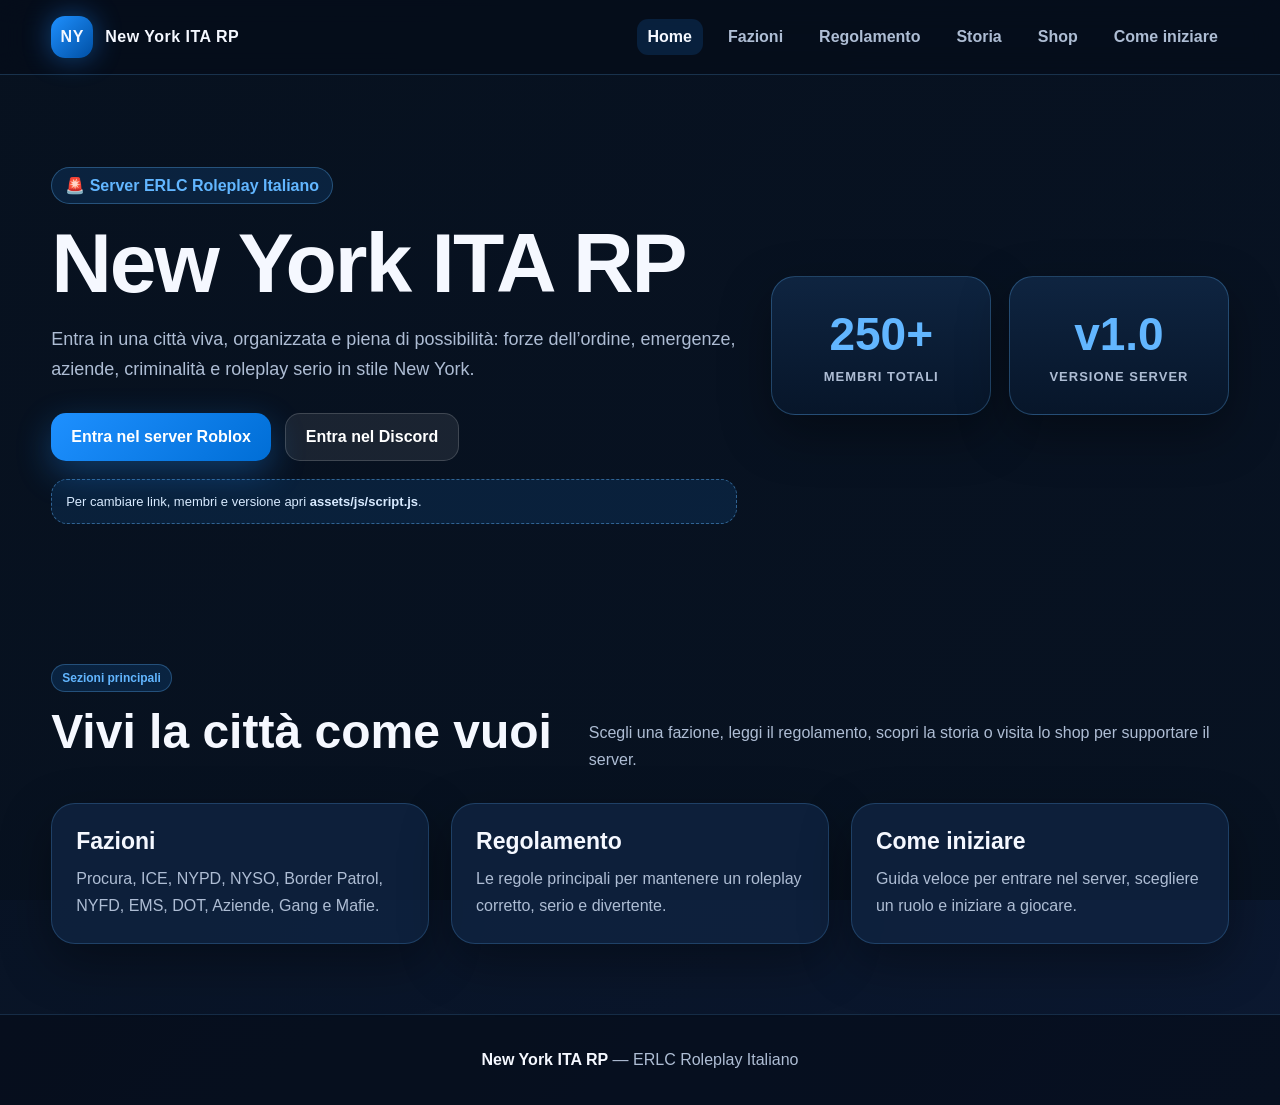
==== commit c40447a7: "Aggiunta sito web gian" ====
--- a/index.html
+++ b/index.html
@@ -3,286 +3,56 @@
 <head>
   <meta charset="UTF-8" />
   <meta name="viewport" content="width=device-width, initial-scale=1.0" />
-  <title>New York ITA RP — Home</title>
-  <link rel="stylesheet" href="style.css" />
-  <style>
-    /* ── HERO ── */
-    .hero {
-      min-height: 100vh;
-      display: flex; flex-direction: column; align-items: center; justify-content: center;
-      text-align: center; position: relative; overflow: hidden;
-      padding: 2rem;
-    }
-    .hero-bg {
-      position: absolute; inset: 0; z-index: -1;
-      background:
-        radial-gradient(ellipse 80% 60% at 50% 0%, rgba(0,146,70,0.12) 0%, transparent 60%),
-        radial-gradient(ellipse 60% 40% at 80% 80%, rgba(206,43,55,0.1) 0%, transparent 55%),
-        radial-gradient(ellipse 50% 50% at 20% 60%, rgba(212,175,55,0.07) 0%, transparent 50%),
-        var(--blu-scuro);
-    }
-    .hero-bg::after {
-      content: '';
-      position: absolute; inset: 0;
-      background: repeating-linear-gradient(
-        0deg, transparent, transparent 80px,
-        rgba(255,255,255,0.012) 80px, rgba(255,255,255,0.012) 81px
-      );
-    }
-    .hero-eyebrow {
-      font-family: 'Oswald', sans-serif; font-size: 0.78rem;
-      letter-spacing: 0.3em; text-transform: uppercase;
-      color: var(--oro); margin-bottom: 1.5rem;
-      display: flex; align-items: center; gap: 1rem;
-    }
-    .hero-eyebrow::before, .hero-eyebrow::after {
-      content: ''; flex: 1; max-width: 60px; height: 1px;
-      background: linear-gradient(90deg, transparent, var(--oro));
-    }
-    .hero-eyebrow::after { background: linear-gradient(90deg, var(--oro), transparent); }
-    .hero-title {
-      font-family: 'Oswald', sans-serif;
-      font-size: clamp(3rem, 9vw, 7rem);
-      font-weight: 700; letter-spacing: -0.01em; text-transform: uppercase;
-      line-height: 0.95; color: var(--bianco);
-      margin-bottom: 0.5rem;
-    }
-    .hero-title .accent { color: var(--oro); }
-    .hero-title .line-green { color: var(--verde); }
-    .hero-title .line-red { color: var(--rosso); }
-    .hero-sub {
-      font-size: 1.1rem; color: var(--testo-soft); max-width: 560px;
-      line-height: 1.7; margin: 1.5rem auto 2.5rem;
-    }
-    .hero-ctas { display: flex; gap: 1rem; flex-wrap: wrap; justify-content: center; }
-    .hero-tricolore {
-      display: flex; height: 5px; width: 180px; margin: 2rem auto 0;
-      border-radius: 3px; overflow: hidden;
-    }
-    .hero-tricolore span { flex: 1; }
-    .hero-tricolore span:nth-child(1) { background: var(--verde); }
-    .hero-tricolore span:nth-child(2) { background: var(--bianco); }
-    .hero-tricolore span:nth-child(3) { background: var(--rosso); }
-
-    /* ── STATS BAR ── */
-    .stats-bar {
-      background: var(--blu-card);
-      border-top: 1px solid var(--bordo);
-      border-bottom: 1px solid var(--bordo);
-      padding: 1.5rem 2rem;
-    }
-    .stats-inner {
-      max-width: 900px; margin: 0 auto;
-      display: grid; grid-template-columns: repeat(4, 1fr);
-      gap: 1rem; text-align: center;
-    }
-    .stat-num {
-      font-family: 'Oswald', sans-serif; font-size: 2rem; font-weight: 700;
-      color: var(--oro); line-height: 1;
-    }
-    .stat-lbl { font-size: 0.75rem; letter-spacing: 0.1em; text-transform: uppercase; color: var(--testo-soft); margin-top: 0.25rem; }
-
-    /* ── FEATURES ── */
-    .features { padding: 6rem 2rem; }
-    .features-grid {
-      display: grid; grid-template-columns: repeat(auto-fit, minmax(260px, 1fr));
-      gap: 1.5rem; margin-top: 3rem;
-    }
-    .feature-card { background: var(--blu-card); border: 1px solid var(--bordo); border-radius: 12px; padding: 2rem; transition: all 0.3s; }
-    .feature-card:hover { border-color: var(--oro); transform: translateY(-5px); box-shadow: 0 16px 50px rgba(0,0,0,0.5); }
-    .feature-card .icon { font-size: 2.5rem; margin-bottom: 1rem; }
-    .feature-card h3 { font-family: 'Oswald', sans-serif; font-size: 1.15rem; font-weight: 600; text-transform: uppercase; letter-spacing: 0.05em; color: var(--bianco); margin-bottom: 0.6rem; }
-    .feature-card p { font-size: 0.9rem; color: var(--testo-soft); line-height: 1.65; }
-
-    /* ── FAZIONI PREVIEW ── */
-    .fazioni-preview { padding: 4rem 2rem 6rem; }
-    .fazioni-row { display: flex; flex-wrap: wrap; gap: 0.75rem; margin-top: 2rem; justify-content: center; }
-    .fazione-pill {
-      display: flex; align-items: center; gap: 0.5rem;
-      background: var(--blu-card); border: 1px solid var(--bordo);
-      border-radius: 50px; padding: 0.5rem 1.2rem;
-      font-family: 'Oswald', sans-serif; font-size: 0.82rem;
-      letter-spacing: 0.06em; text-transform: uppercase; color: var(--testo-soft);
-      transition: all 0.2s;
-    }
-    .fazione-pill:hover { border-color: var(--oro); color: var(--bianco); background: rgba(212,175,55,0.08); }
-    .fazione-pill .dot { width: 8px; height: 8px; border-radius: 50%; flex-shrink: 0; }
-
-    /* ── CTA SECTION ── */
-    .cta-section {
-      padding: 5rem 2rem;
-      background: linear-gradient(135deg, rgba(0,146,70,0.08), rgba(206,43,55,0.08));
-      border-top: 1px solid var(--bordo); border-bottom: 1px solid var(--bordo);
-      text-align: center;
-    }
-    .cta-section h2 { font-family: 'Oswald', sans-serif; font-size: clamp(1.8rem,4vw,2.8rem); font-weight: 700; text-transform: uppercase; color: var(--bianco); margin-bottom: 1rem; }
-    .cta-section p { color: var(--testo-soft); max-width: 520px; margin: 0 auto 2rem; font-size: 1rem; line-height: 1.7; }
-    .cta-btns { display: flex; gap: 1rem; justify-content: center; flex-wrap: wrap; }
-
-    @media (max-width: 600px) {
-      .stats-inner { grid-template-columns: repeat(2,1fr); }
-      .hero-ctas { flex-direction: column; align-items: center; }
-    }
-  </style>
+  <title>New York ITA RP | ERLC</title>
+  <link rel="stylesheet" href="assets/css/style.css" />
 </head>
-<body>
-
-<!-- ═══ NAV ═══ -->
-<nav>
-  <a href="index.html" class="nav-logo">
-    <div class="tricolore"><span></span><span></span><span></span></div>
-    <div class="nav-logo-text">New York ITA RP<span>ER:LC Server</span></div>
-  </a>
-  <ul class="nav-links" id="navLinks">
-    <li><a href="index.html">Home</a></li>
-    <li><a href="fazioni.html">Fazioni</a></li>
-    <li><a href="lavori.html">Lavori</a></li>
-    <li><a href="regolamento.html">Regolamento</a></li>
-    <li><a href="storia.html">Storia</a></li>
-    <li><a href="store.html">Store</a></li>
-  </ul>
-  <button class="hamburger" id="hamburger" aria-label="Menu">
-    <span></span><span></span><span></span>
-  </button>
-</nav>
-
-<!-- ═══ HERO ═══ -->
-<section class="hero">
-  <div class="hero-bg"></div>
-  <p class="hero-eyebrow fade-up">Roblox Roleplay Italia</p>
-  <h1 class="hero-title fade-up fade-up-1">
-    <span class="line-green">New York</span><br>
-    <span>Italia</span><br>
-    <span class="accent">Roleplay</span>
-  </h1>
-  <p class="hero-sub fade-up fade-up-2">
-    Il server più realistico ambientato a New York. Vivi l'America — scegli la tua fazione, costruisci la tua storia.
-  </p>
-  <div class="hero-ctas fade-up fade-up-3">
-    <a href="https://discord.gg/gjgByXDEbs" target="_blank" class="btn btn-oro">
-      <svg width="18" height="18" viewBox="0 0 24 24" fill="currentColor"><path d="M20.317 4.37a19.791 19.791 0 0 0-4.885-1.515.074.074 0 0 0-.079.037c-.21.375-.444.864-.608 1.25a18.27 18.27 0 0 0-5.487 0 12.64 12.64 0 0 0-.617-1.25.077.077 0 0 0-.079-.037A19.736 19.736 0 0 0 3.677 4.37a.07.07 0 0 0-.032.027C.533 9.046-.32 13.58.099 18.057c.003.02.014.04.028.052a19.9 19.9 0 0 0 5.993 3.03.078.078 0 0 0 .084-.028c.462-.63.874-1.295 1.226-1.994a.076.076 0 0 0-.041-.106 13.107 13.107 0 0 1-1.872-.892.077.077 0 0 1-.008-.128 10.2 10.2 0 0 0 .372-.292.074.074 0 0 1 .077-.01c3.928 1.793 8.18 1.793 12.062 0a.074.074 0 0 1 .078.01c.12.098.246.198.373.292a.077.077 0 0 1-.006.127 12.299 12.299 0 0 1-1.873.892.077.077 0 0 0-.041.107c.36.698.772 1.362 1.225 1.993a.076.076 0 0 0 .084.028 19.839 19.839 0 0 0 6.002-3.03.077.077 0 0 0 .032-.054c.5-5.177-.838-9.674-3.549-13.66a.061.061 0 0 0-.031-.03z"/></svg>
-      Entra su Discord
-    </a>
-    <a href="https://www.roblox.com/games/2534724415/Emergency-Response-Liberty-County" target="_blank" class="btn btn-rosso">
-      <svg width="18" height="18" viewBox="0 0 24 24" fill="currentColor"><path d="M3.93 0L0 20.06 20.07 24 24 3.94zm10.58 16.01l-5.55-1.31 1.32-5.55 5.54 1.32z"/></svg>
-      Gioca su Roblox
-    </a>
-  </div>
-  <div class="hero-tricolore fade-up fade-up-4"><span></span><span></span><span></span></div>
-</section>
-
-<!-- ═══ STATS ═══ -->
-<div class="stats-bar">
-  <div class="stats-inner">
-    <div><div class="stat-num">5</div><div class="stat-lbl">Fazioni Attive</div></div>
-    <div><div class="stat-num">20+</div><div class="stat-lbl">Lavori Civili</div></div>
-    <div><div class="stat-num">100%</div><div class="stat-lbl">Made in Italy</div></div>
-    <div><div class="stat-num">🚧</div><div class="stat-lbl">Server in Manutenzione</div></div>
-  </div>
-</div>
-
-<!-- ═══ FEATURES ═══ -->
-<section class="features">
-  <div class="container" style="text-align:center;">
-    <p class="section-label">Perché sceglierci</p>
-    <h2 class="section-title">Un'esperienza <em style="font-style:normal;color:var(--oro)">autentica</em></h2>
-    <div class="divider"></div>
-    <div class="features-grid">
-      <div class="feature-card fade-up">
-        <div class="icon">🏙️</div>
-        <h3>Ambientazione Realistica</h3>
-        <p>Senti di essere davvero in Italia.</p>
-      </div>
-      <div class="feature-card fade-up fade-up-1">
-        <div class="icon">⚖️</div>
-        <h3>Ruoli Ufficiali</h3>
-        <p>5 fazioni istituzionali con uniformi dedicate, gerarchie e compiti precisi. Dal Carabiniere al Magistrato.</p>
-      </div>
-      <div class="feature-card fade-up fade-up-2">
-        <div class="icon">💼</div>
-        <h3>Economia Civile</h3>
-        <p>Oltre 20 lavori civili disponibili: aprire un bar, rifornire benzina, fare l'avvocato o il corriere Amazon.</p>
-      </div>
-      <div class="feature-card fade-up fade-up-3">
-        <div class="icon">👮</div>
-        <h3>Staff Dedicato</h3>
-        <p>Team di moderatori attivi 24/7 per garantire roleplay corretto, rispetto delle regole e divertimento.</p>
+<body style="--page-image:url('assets/img/backgrounds/home.jpg')">
+<div class="page-bg">
+  <nav class="navbar">
+    <div class="container nav-inner">
+      <a class="logo" href="index.html"><span class="logo-badge">NY</span><span>New York ITA RP</span></a>
+      <button class="menu-btn">☰</button>
+      <div class="nav-links">
+        <a class="active" href="index.html">Home</a><a href="fazioni.html">Fazioni</a><a href="regolamento.html">Regolamento</a><a href="storia.html">Storia</a><a href="shop.html">Shop</a><a href="iniziare.html">Come iniziare</a>
       </div>
     </div>
-  </div>
-</section>
+  </nav>
 
-<!-- ═══ FAZIONI PREVIEW ═══ -->
-<section class="fazioni-preview">
-  <div class="container" style="text-align:center;">
-    <p class="section-label">Le Istituzioni</p>
-    <h2 class="section-title">Le Fazioni del Server</h2>
-    <div class="divider"></div>
-    <div class="fazioni-row">
-      <div class="fazione-pill"><span class="dot" style="background:#3b82f6"></span>Polizia di Stato</div>
-      <div class="fazione-pill"><span class="dot" style="background:#ffffff"></span>Arma dei Carabinieri</div>
-      <div class="fazione-pill"><span class="dot" style="background:#970000"></span>Vigili del Fuoco</div>
-      <div class="fazione-pill"><span class="dot" style="background:var(--rosso)"></span>Croce Rossa Italiana</div>
-      <div class="fazione-pill"><span class="dot" style="background:#fff200"></span>ACI Global</div>
+  <header class="hero">
+    <div class="container hero-grid">
+      <div>
+        <span class="tag">🚨 Server ERLC Roleplay Italiano</span>
+        <h1>New York ITA RP</h1>
+        <p>Entra in una città viva, organizzata e piena di possibilità: forze dell’ordine, emergenze, aziende, criminalità e roleplay serio in stile New York.</p>
+        <div class="actions">
+          <a class="btn btn-primary" data-server-link target="_blank">Entra nel server Roblox</a>
+          <a class="btn btn-secondary" data-discord-link target="_blank">Entra nel Discord</a>
+        </div>
+        <div class="edit-note">Per cambiare link, membri e versione apri <b>assets/js/script.js</b>.</div>
+      </div>
+      <div class="stats">
+        <div class="stat-box"><div class="stat-number" data-members>250+</div><div class="stat-label">Membri totali</div></div>
+        <div class="stat-box"><div class="stat-number" data-version>v1.0</div><div class="stat-label">Versione server</div></div>
+      </div>
     </div>
-    <a href="fazioni.html" class="btn btn-outline" style="margin-top:2rem">Scopri tutte le fazioni →</a>
-  </div>
-</section>
+  </header>
 
-<!-- ═══ CTA ═══ -->
-<section class="cta-section">
-  <h2>Pronto a fare il tuo ingresso?</h2>
-  <p>Unisciti alla community di Como Italia Roleplay. Scegli il tuo ruolo e inizia a vivere il roleplay italiano più autentico di Roblox.</p>
-  <div class="cta-btns">
-    <a href="https://discord.gg/5yMMFRdfcy" target="_blank" class="btn btn-oro">
-      <svg width="18" height="18" viewBox="0 0 24 24" fill="currentColor"><path d="M20.317 4.37a19.791 19.791 0 0 0-4.885-1.515.074.074 0 0 0-.079.037c-.21.375-.444.864-.608 1.25a18.27 18.27 0 0 0-5.487 0 12.64 12.64 0 0 0-.617-1.25.077.077 0 0 0-.079-.037A19.736 19.736 0 0 0 3.677 4.37a.07.07 0 0 0-.032.027C.533 9.046-.32 13.58.099 18.057c.003.02.014.04.028.052a19.9 19.9 0 0 0 5.993 3.03.078.078 0 0 0 .084-.028c.462-.63.874-1.295 1.226-1.994a.076.076 0 0 0-.041-.106 13.107 13.107 0 0 1-1.872-.892.077.077 0 0 1-.008-.128 10.2 10.2 0 0 0 .372-.292.074.074 0 0 1 .077-.01c3.928 1.793 8.18 1.793 12.062 0a.074.074 0 0 1 .078.01c.12.098.246.198.373.292a.077.077 0 0 1-.006.127 12.299 12.299 0 0 1-1.873.892.077.077 0 0 0-.041.107c.36.698.772 1.362 1.225 1.993a.076.076 0 0 0 .084.028 19.839 19.839 0 0 0 6.002-3.03.077.077 0 0 0 .032-.054c.5-5.177-.838-9.674-3.549-13.66a.061.061 0 0 0-.031-.03z"/></svg>
-      Discord
-    </a>
-    <a href="https://www.roblox.com/games/2534724415/Emergency-Response-Liberty-County" target="_blank" class="btn btn-verde">
-      <svg width="18" height="18" viewBox="0 0 24 24" fill="currentColor"><path d="M3.93 0L0 20.06 20.07 24 24 3.94zm10.58 16.01l-5.55-1.31 1.32-5.55 5.54 1.32z"/></svg>
-      Roblox
-    </a>
-    <a href="regolamento.html" class="btn btn-outline">Leggi il Regolamento</a>
-  </div>
-</section>
+  <section class="section">
+    <div class="container">
+      <div class="section-head">
+        <div><span class="badge">Sezioni principali</span><h2>Vivi la città come vuoi</h2></div>
+        <p>Scegli una fazione, leggi il regolamento, scopri la storia o visita lo shop per supportare il server.</p>
+      </div>
+      <div class="grid grid-3">
+        <a class="card" href="fazioni.html"><h3>Fazioni</h3><p>Procura, ICE, NYPD, NYSO, Border Patrol, NYFD, EMS, DOT, Aziende, Gang e Mafie.</p></a>
+        <a class="card" href="regolamento.html"><h3>Regolamento</h3><p>Le regole principali per mantenere un roleplay corretto, serio e divertente.</p></a>
+        <a class="card" href="iniziare.html"><h3>Come iniziare</h3><p>Guida veloce per entrare nel server, scegliere un ruolo e iniziare a giocare.</p></a>
+      </div>
+    </div>
+  </section>
 
-<!-- ═══ FOOTER ═══ -->
-<footer>
-  <div class="tricolore-bar"></div>
-  <div class="footer-inner">
-    <div class="footer-brand">
-      <div class="nav-logo" style="margin-bottom:0.75rem">
-        <div class="tricolore"><span></span><span></span><span></span></div>
-        <div class="nav-logo-text">Como Italia Roleplay<span>Roblox RP Server</span></div>
-      </div>
-      <p>Il server Roblox di roleplay più realistico ambientato a Como. Un progetto 100% italiano.</p>
-    </div>
-    <div class="footer-links">
-      <h4>Navigazione</h4>
-      <ul>
-        <li><a href="index.html">Home</a></li>
-        <li><a href="fazioni.html">Fazioni</a></li>
-        <li><a href="lavori.html">Lavori</a></li>
-        <li><a href="regolamento.html">Regolamento</a></li>
-        <li><a href="storia.html">Storia del Server</a></li>
-        <li><a href="store.html">Store</a></li>
-      </ul>
-    </div>
-    <div class="footer-contact">
-      <h4>Community</h4>
-      <p>
-        🔗 <a href="https://discord.gg/5yMMFRdfcy" target="_blank">Discord ufficiale</a><br>
-        🎮 <a href="https://www.roblox.com/games/2534724415/Emergency-Response-Liberty-County" target="_blank">Pagina Roblox</a><br><br>
-        Per segnalazioni e supporto<br>apri un ticket su Discord.
-      </p>
-    </div>
-  </div>
-  <div class="footer-bottom">
-    <span>© 2026 Como Italia Roleplay. Tutti i diritti riservati.</span>
-    <span>Fan project — non affiliato con Roblox Corporation</span>
-  </div>
-</footer>
-
-<script src="main.js"></script>
+  <footer class="footer"><strong>New York ITA RP</strong> — ERLC Roleplay Italiano</footer>
+</div>
+<script src="assets/js/script.js"></script>
 </body>
 </html>
--- a/assets/css/style.css
+++ b/assets/css/style.css
@@ -0,0 +1,100 @@
+:root{
+  --bg:#07111f;
+  --bg-2:#0b1830;
+  --card:#0f2342cc;
+  --card-solid:#102744;
+  --blue:#1e90ff;
+  --blue-2:#62b6ff;
+  --text:#f5f8ff;
+  --muted:#aebdd4;
+  --border:#2d5485;
+  --danger:#ff4d6d;
+  --green:#37d67a;
+  --shadow:0 18px 50px rgba(0,0,0,.35);
+}
+*{box-sizing:border-box;margin:0;padding:0}
+html{scroll-behavior:smooth}
+body{
+  font-family:Arial, Helvetica, sans-serif;
+  background:linear-gradient(135deg,var(--bg),var(--bg-2));
+  color:var(--text);
+  min-height:100vh;
+}
+a{color:inherit;text-decoration:none}
+img{max-width:100%;display:block}
+.container{width:min(1180px,92%);margin:auto}
+
+.page-bg{
+  min-height:100vh;
+  background-image:linear-gradient(rgba(7,17,31,.76),rgba(7,17,31,.88)), var(--page-image);
+  background-size:cover;
+  background-position:center;
+  background-attachment:fixed;
+}
+
+.navbar{
+  position:sticky;top:0;z-index:50;
+  background:rgba(5,13,26,.82);
+  backdrop-filter:blur(14px);
+  border-bottom:1px solid rgba(98,182,255,.22);
+}
+.nav-inner{display:flex;align-items:center;justify-content:space-between;padding:16px 0;gap:20px}
+.logo{display:flex;align-items:center;gap:12px;font-weight:900;letter-spacing:.5px}
+.logo-badge{width:42px;height:42px;border-radius:14px;background:linear-gradient(135deg,var(--blue),#004fa3);display:grid;place-items:center;box-shadow:0 0 28px rgba(30,144,255,.45)}
+.nav-links{display:flex;gap:14px;align-items:center;flex-wrap:wrap}
+.nav-links a{font-weight:700;color:var(--muted);padding:9px 11px;border-radius:11px;transition:.2s}
+.nav-links a:hover,.nav-links a.active{background:rgba(30,144,255,.15);color:var(--text)}
+.menu-btn{display:none;background:transparent;color:var(--text);border:1px solid var(--border);border-radius:12px;padding:9px 12px;font-size:20px}
+
+.hero{padding:92px 0 70px}
+.hero-grid{display:grid;grid-template-columns:1.2fr .8fr;gap:34px;align-items:center}
+.tag{display:inline-flex;align-items:center;gap:8px;background:rgba(30,144,255,.14);border:1px solid rgba(98,182,255,.32);padding:8px 13px;border-radius:999px;color:var(--blue-2);font-weight:800;margin-bottom:20px}
+h1{font-size:clamp(42px,7vw,84px);line-height:.95;margin-bottom:20px;letter-spacing:-2px}
+h2{font-size:clamp(28px,4vw,48px);margin-bottom:14px}
+h3{font-size:23px;margin-bottom:10px}
+p{color:var(--muted);line-height:1.7}
+.hero p{font-size:18px;max-width:720px}
+.actions{display:flex;gap:14px;flex-wrap:wrap;margin-top:28px}
+.btn{display:inline-flex;align-items:center;justify-content:center;gap:8px;border:none;border-radius:15px;padding:14px 20px;font-weight:900;cursor:pointer;transition:.2s}
+.btn-primary{background:linear-gradient(135deg,var(--blue),#006ed6);color:white;box-shadow:0 12px 35px rgba(30,144,255,.32)}
+.btn-primary:hover{transform:translateY(-2px);box-shadow:0 18px 45px rgba(30,144,255,.42)}
+.btn-secondary{background:rgba(255,255,255,.08);border:1px solid rgba(255,255,255,.16);color:white}
+.btn-secondary:hover{background:rgba(255,255,255,.13)}
+
+.stats{display:grid;grid-template-columns:1fr 1fr;gap:18px}
+.stat-box{background:linear-gradient(180deg,rgba(16,39,68,.9),rgba(8,23,43,.9));border:1px solid rgba(98,182,255,.28);border-radius:24px;padding:30px;text-align:center;box-shadow:var(--shadow)}
+.stat-number{font-size:46px;font-weight:900;color:var(--blue-2);margin-bottom:8px}
+.stat-label{color:var(--muted);font-weight:800;text-transform:uppercase;font-size:13px;letter-spacing:1px}
+
+.section{padding:70px 0}
+.section-head{display:flex;justify-content:space-between;align-items:end;gap:20px;margin-bottom:30px}
+.section-head p{max-width:640px}
+.grid{display:grid;gap:22px}
+.grid-3{grid-template-columns:repeat(3,1fr)}
+.grid-2{grid-template-columns:repeat(2,1fr)}
+.card{background:var(--card);border:1px solid rgba(98,182,255,.22);border-radius:24px;padding:24px;box-shadow:var(--shadow);overflow:hidden}
+.card:hover{border-color:rgba(98,182,255,.55)}
+.card-img{height:190px;margin:-24px -24px 20px;background:#123;background-size:cover;background-position:center;border-bottom:1px solid rgba(98,182,255,.2)}
+.faction-card .icon{font-size:34px;margin-bottom:12px}
+.badge{display:inline-block;background:rgba(30,144,255,.15);color:var(--blue-2);border:1px solid rgba(98,182,255,.3);padding:6px 10px;border-radius:999px;font-size:12px;font-weight:900;margin-bottom:12px}
+.list{display:grid;gap:12px;margin-top:18px;color:var(--muted)}
+.list li{margin-left:18px;line-height:1.6}
+.rule{display:flex;gap:16px;align-items:flex-start;padding:18px;border-radius:18px;background:rgba(255,255,255,.05);border:1px solid rgba(255,255,255,.09);margin-bottom:14px}
+.rule-num{min-width:38px;height:38px;border-radius:12px;background:rgba(30,144,255,.18);display:grid;place-items:center;color:var(--blue-2);font-weight:900}
+
+.shop-card{position:relative}
+.price{font-size:34px;font-weight:900;color:var(--blue-2);margin:10px 0}
+.timeline{position:relative;display:grid;gap:18px}
+.timeline-item{padding:22px;border-radius:22px;background:rgba(255,255,255,.06);border:1px solid rgba(98,182,255,.2)}
+.footer{padding:36px 0;border-top:1px solid rgba(98,182,255,.18);background:rgba(5,13,26,.68);color:var(--muted);text-align:center}
+.footer strong{color:var(--text)}
+.edit-note{font-size:13px;color:#d8eaff;background:rgba(30,144,255,.12);border:1px dashed rgba(98,182,255,.45);padding:14px;border-radius:16px;margin-top:18px}
+
+@media(max-width:900px){
+  .hero-grid,.grid-3,.grid-2{grid-template-columns:1fr}
+  .nav-links{display:none;position:absolute;left:4%;right:4%;top:76px;background:#07111f;border:1px solid var(--border);padding:14px;border-radius:18px;box-shadow:var(--shadow)}
+  .nav-links.open{display:grid}
+  .menu-btn{display:block}
+  .stats{grid-template-columns:1fr}
+  .section-head{display:block}
+}
